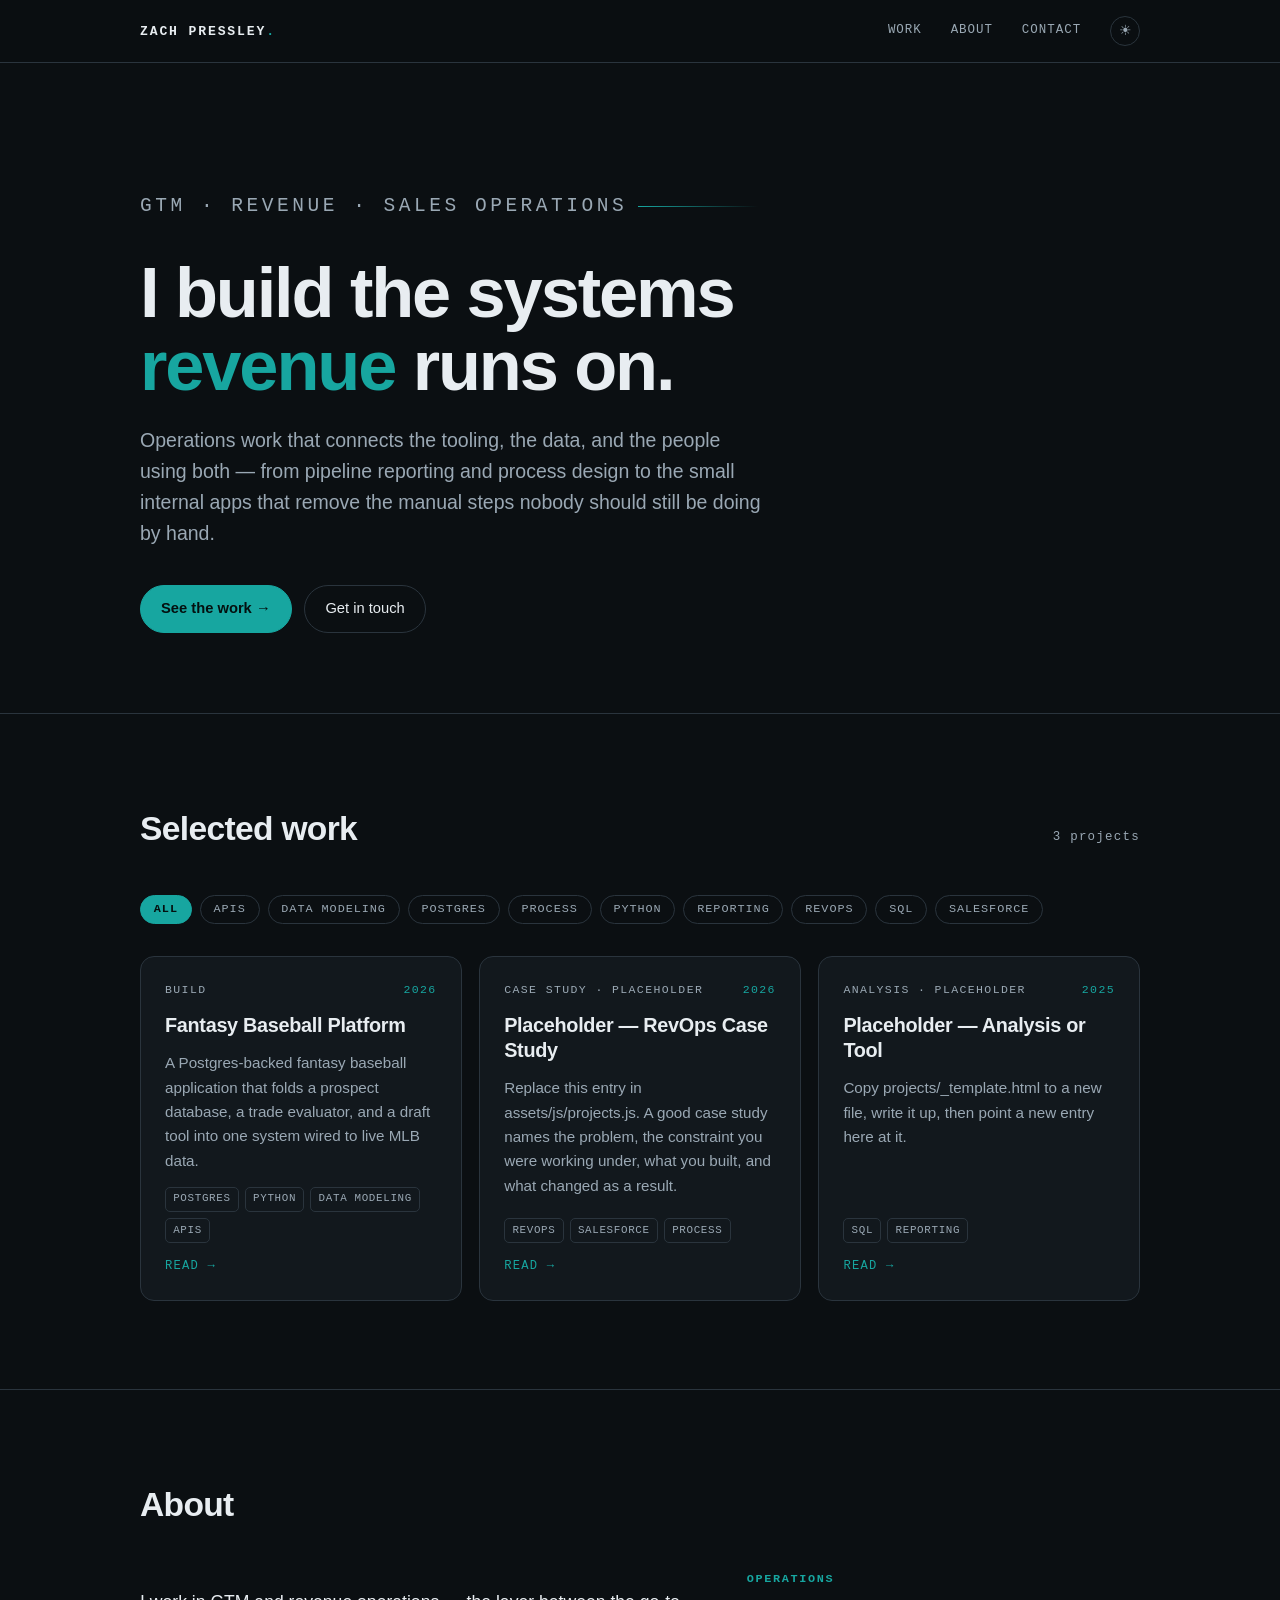
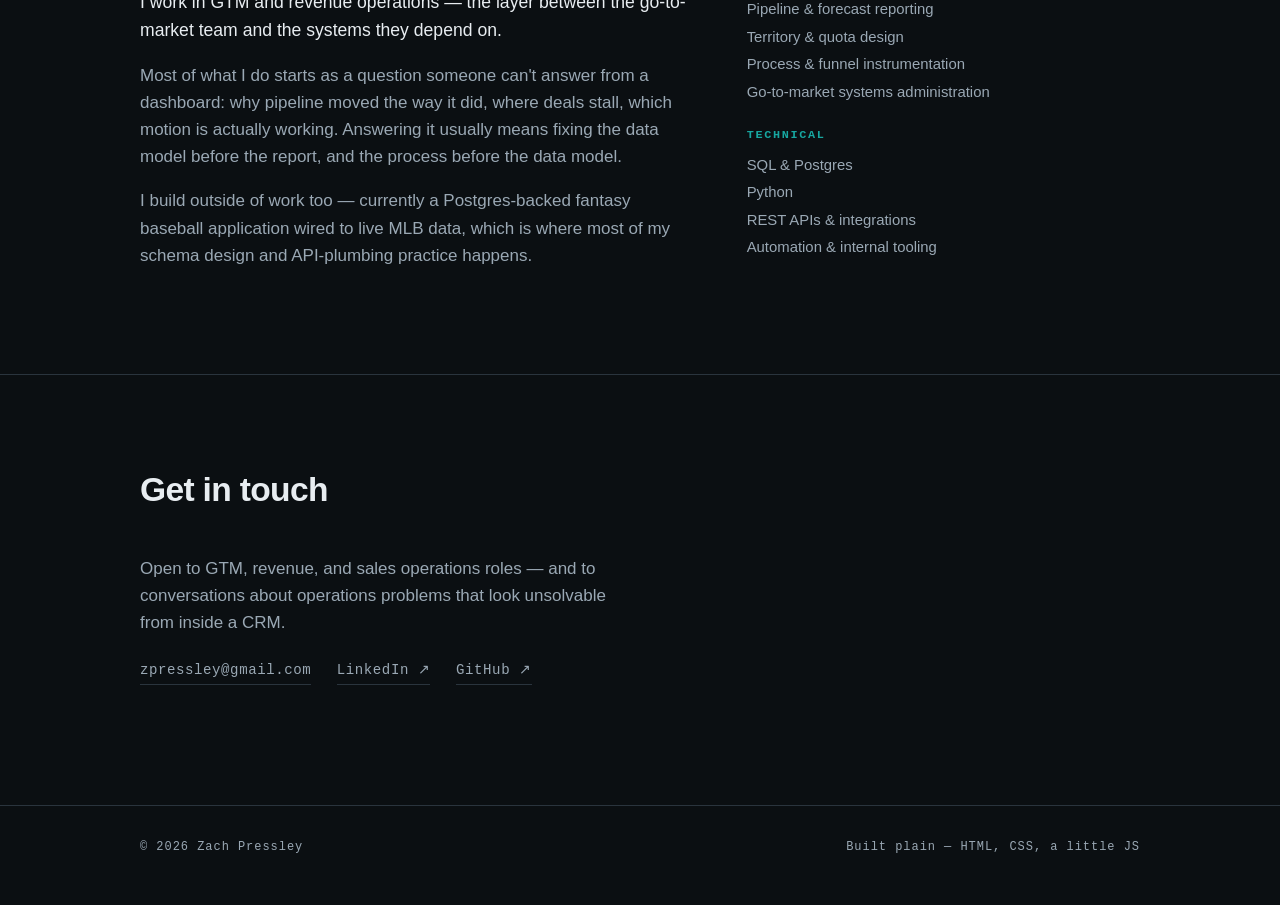
==== index.html @ a7e2d83e "Replace starter page with the portfolio site - Plain HTML/CSS/JS, no build step, no Jekyll (.nojekyl" ====
<!doctype html>
<html lang="en">
<head>
<meta charset="utf-8">
<meta name="viewport" content="width=device-width, initial-scale=1">
<title>Zach Pressley — GTM &amp; Revenue Operations</title>
<meta name="description" content="Portfolio of Zach Pressley — GTM, revenue, and sales operations work: systems, data, and the processes that connect them.">
<meta name="color-scheme" content="dark light">

<meta property="og:title" content="Zach Pressley — GTM &amp; Revenue Operations">
<meta property="og:description" content="Systems, data, and the processes that connect them.">
<meta property="og:type" content="website">

<link rel="stylesheet" href="assets/css/style.css">
<link rel="icon" href="data:image/svg+xml,<svg xmlns='http://www.w3.org/2000/svg' viewBox='0 0 100 100'><rect width='100' height='100' rx='20' fill='%230b0f12'/><text y='68' x='50' text-anchor='middle' font-size='58' font-family='monospace' fill='%2317a6a0'>Z</text></svg>">
</head>
<body>

<nav class="nav">
  <div class="wrap nav__inner">
    <a class="nav__mark" href="index.html">Zach Pressley<span>.</span></a>
    <div class="nav__links">
      <a href="#work">Work</a>
      <a href="#about">About</a>
      <a href="#contact">Contact</a>
      <button class="theme-toggle" type="button" aria-label="Switch theme">☀</button>
    </div>
  </div>
</nav>

<header class="hero">
  <div class="wrap">
    <p class="eyebrow">GTM &middot; Revenue &middot; Sales Operations</p>
    <h1>I build the systems <em>revenue</em> runs on.</h1>
    <p>
      Operations work that connects the tooling, the data, and the people using both — from
      pipeline reporting and process design to the small internal apps that remove the manual
      steps nobody should still be doing by hand.
    </p>
    <div class="cta-row">
      <a class="btn btn--primary" href="#work">See the work →</a>
      <a class="btn" href="#contact">Get in touch</a>
    </div>
  </div>
</header>

<section class="section" id="work">
  <div class="wrap">
    <div class="section__head">
      <h2>Selected work</h2>
      <span class="count" id="project-count"></span>
    </div>
    <div class="filters" id="filters"></div>
    <div class="grid" id="project-grid"></div>
  </div>
</section>

<section class="section" id="about">
  <div class="wrap">
    <div class="section__head"><h2>About</h2></div>
    <div class="about">
      <div>
        <p>
          I work in GTM and revenue operations — the layer between the go-to-market team and
          the systems they depend on.
        </p>
        <p>
          Most of what I do starts as a question someone can't answer from a dashboard: why
          pipeline moved the way it did, where deals stall, which motion is actually working.
          Answering it usually means fixing the data model before the report, and the process
          before the data model.
        </p>
        <p>
          I build outside of work too — currently a Postgres-backed fantasy baseball
          application wired to live MLB data, which is where most of my schema design and
          API-plumbing practice happens.
        </p>
      </div>
      <div class="stack-list">
        <div>
          <h4>Operations</h4>
          <ul>
            <li>Pipeline &amp; forecast reporting</li>
            <li>Territory &amp; quota design</li>
            <li>Process &amp; funnel instrumentation</li>
            <li>Go-to-market systems administration</li>
          </ul>
        </div>
        <div>
          <h4>Technical</h4>
          <ul>
            <li>SQL &amp; Postgres</li>
            <li>Python</li>
            <li>REST APIs &amp; integrations</li>
            <li>Automation &amp; internal tooling</li>
          </ul>
        </div>
      </div>
    </div>
  </div>
</section>

<section class="section" id="contact">
  <div class="wrap">
    <div class="section__head"><h2>Get in touch</h2></div>
    <p style="max-width:52ch;color:var(--text-dim);margin:0">
      Open to GTM, revenue, and sales operations roles — and to conversations about
      operations problems that look unsolvable from inside a CRM.
    </p>
    <div class="contact-row">
      <a href="mailto:zpressley@gmail.com">zpressley@gmail.com</a>
      <a href="https://www.linkedin.com/in/zpressley" target="_blank" rel="noopener">LinkedIn ↗</a>
      <a href="https://github.com/zpressley" target="_blank" rel="noopener">GitHub ↗</a>
    </div>
  </div>
</section>

<footer class="footer">
  <div class="wrap footer__inner">
    <span>© <span id="year">2026</span> Zach Pressley</span>
    <span>Built plain — HTML, CSS, a little JS</span>
  </div>
</footer>

<script src="assets/js/projects.js"></script>
<script src="assets/js/main.js"></script>
</body>
</html>
---- assets/css/style.css ----
/* ============================================================
   Zach Pressley — portfolio
   Single stylesheet. No build step. Edit freely.
   ============================================================ */

:root {
  --ink:        #0b0f12;
  --ink-2:      #12181d;
  --ink-3:      #1b232a;
  --line:       #2a343d;
  --text:       #e8edf1;
  --text-dim:   #9aa8b4;
  --accent:     #17a6a0;
  --accent-2:   #6ee7de;
  --max:        1080px;
  --pad:        clamp(1.25rem, 4vw, 2.5rem);
  --radius:     14px;
  --mono: ui-monospace, "SF Mono", "JetBrains Mono", Menlo, Consolas, monospace;
  --sans: -apple-system, BlinkMacSystemFont, "Segoe UI", Inter, Roboto, Helvetica, Arial, sans-serif;
}

[data-theme="light"] {
  --ink:      #f7f8f9;
  --ink-2:    #ffffff;
  --ink-3:    #eef1f3;
  --line:     #d9dfe4;
  --text:     #0d1418;
  --text-dim: #5a6873;
  --accent:   #0f7c78;
  --accent-2: #0b5c59;
}

* { box-sizing: border-box; }

html { scroll-behavior: smooth; }

body {
  margin: 0;
  background: var(--ink);
  color: var(--text);
  font-family: var(--sans);
  font-size: 17px;
  line-height: 1.6;
  -webkit-font-smoothing: antialiased;
}

a { color: inherit; }

img { max-width: 100%; display: block; }

.wrap {
  max-width: var(--max);
  margin: 0 auto;
  padding: 0 var(--pad);
}

/* ---------- nav ---------- */

.nav {
  position: sticky;
  top: 0;
  z-index: 50;
  background: color-mix(in srgb, var(--ink) 88%, transparent);
  backdrop-filter: blur(10px);
  border-bottom: 1px solid var(--line);
}

.nav__inner {
  display: flex;
  align-items: center;
  justify-content: space-between;
  gap: 1rem;
  height: 62px;
}

.nav__mark {
  font-family: var(--mono);
  font-size: .82rem;
  letter-spacing: .14em;
  text-transform: uppercase;
  text-decoration: none;
  font-weight: 600;
}

.nav__mark span { color: var(--accent); }

.nav__links {
  display: flex;
  align-items: center;
  gap: clamp(.9rem, 3vw, 1.8rem);
  font-family: var(--mono);
  font-size: .78rem;
  letter-spacing: .08em;
  text-transform: uppercase;
}

.nav__links a {
  text-decoration: none;
  color: var(--text-dim);
  transition: color .15s ease;
}

.nav__links a:hover { color: var(--text); }

.theme-toggle {
  background: none;
  border: 1px solid var(--line);
  color: var(--text-dim);
  border-radius: 999px;
  width: 30px;
  height: 30px;
  cursor: pointer;
  font-size: .85rem;
  line-height: 1;
  display: grid;
  place-items: center;
  transition: border-color .15s ease, color .15s ease;
}

.theme-toggle:hover { color: var(--text); border-color: var(--accent); }

/* ---------- hero ---------- */

.hero { padding: clamp(4rem, 12vw, 8rem) 0 clamp(3rem, 8vw, 5rem); }

.eyebrow {
  font-family: var(--mono);
  font-size: .78rem;
  letter-spacing: .18em;
  text-transform: uppercase;
  color: var(--accent);
  margin: 0 0 1.25rem;
  display: flex;
  align-items: center;
  gap: .7rem;
}

.eyebrow::after {
  content: "";
  height: 1px;
  flex: 1;
  max-width: 120px;
  background: linear-gradient(90deg, var(--accent), transparent);
}

.hero h1 {
  font-size: clamp(2.4rem, 7vw, 4.4rem);
  line-height: 1.03;
  letter-spacing: -.03em;
  margin: 0 0 1.4rem;
  font-weight: 700;
  max-width: 16ch;
}

.hero h1 em { font-style: normal; color: var(--accent); }

.hero p {
  font-size: clamp(1.02rem, 2.2vw, 1.22rem);
  color: var(--text-dim);
  max-width: 58ch;
  margin: 0 0 2.2rem;
}

.cta-row { display: flex; flex-wrap: wrap; gap: .8rem; }

.btn {
  display: inline-flex;
  align-items: center;
  gap: .5rem;
  padding: .72rem 1.25rem;
  border-radius: 999px;
  border: 1px solid var(--line);
  text-decoration: none;
  font-size: .92rem;
  font-weight: 500;
  transition: all .16s ease;
}

.btn--primary {
  background: var(--accent);
  border-color: var(--accent);
  color: #04100f;
  font-weight: 600;
}

.btn--primary:hover { background: var(--accent-2); border-color: var(--accent-2); }

.btn:hover { border-color: var(--accent); color: var(--text); }

.btn--primary:hover { color: #04100f; }

/* ---------- sections ---------- */

section { scroll-margin-top: 80px; }

.section {
  padding: clamp(3rem, 8vw, 5.5rem) 0;
  border-top: 1px solid var(--line);
}

.section__head {
  display: flex;
  align-items: baseline;
  justify-content: space-between;
  gap: 1rem;
  flex-wrap: wrap;
  margin-bottom: 2.4rem;
}

.section__head h2 {
  font-size: clamp(1.5rem, 3.6vw, 2.1rem);
  letter-spacing: -.02em;
  margin: 0;
}

.section__head .count {
  font-family: var(--mono);
  font-size: .78rem;
  color: var(--text-dim);
  letter-spacing: .1em;
}

/* ---------- filters ---------- */

.filters {
  display: flex;
  flex-wrap: wrap;
  gap: .5rem;
  margin-bottom: 2rem;
}

.chip {
  font-family: var(--mono);
  font-size: .74rem;
  letter-spacing: .08em;
  text-transform: uppercase;
  padding: .42rem .8rem;
  border-radius: 999px;
  border: 1px solid var(--line);
  background: transparent;
  color: var(--text-dim);
  cursor: pointer;
  transition: all .15s ease;
}

.chip:hover { color: var(--text); border-color: var(--accent); }

.chip[aria-pressed="true"] {
  background: var(--accent);
  border-color: var(--accent);
  color: #04100f;
  font-weight: 600;
}

/* ---------- project grid ---------- */

.grid {
  display: grid;
  grid-template-columns: repeat(auto-fill, minmax(300px, 1fr));
  gap: 1.1rem;
}

.card {
  position: relative;
  display: flex;
  flex-direction: column;
  gap: .85rem;
  padding: 1.5rem;
  background: var(--ink-2);
  border: 1px solid var(--line);
  border-radius: var(--radius);
  text-decoration: none;
  overflow: hidden;
  transition: transform .18s ease, border-color .18s ease;
}

.card::before {
  content: "";
  position: absolute;
  inset: 0 0 auto 0;
  height: 2px;
  background: linear-gradient(90deg, var(--accent), transparent);
  opacity: 0;
  transition: opacity .18s ease;
}

.card:hover { transform: translateY(-3px); border-color: var(--accent); }
.card:hover::before { opacity: 1; }

.card__meta {
  font-family: var(--mono);
  font-size: .72rem;
  letter-spacing: .12em;
  text-transform: uppercase;
  color: var(--text-dim);
  display: flex;
  justify-content: space-between;
  gap: 1rem;
}

.card__meta .year { color: var(--accent); }

.card h3 {
  margin: 0;
  font-size: 1.24rem;
  letter-spacing: -.015em;
  line-height: 1.25;
}

.card p {
  margin: 0;
  color: var(--text-dim);
  font-size: .95rem;
  flex: 1;
}

.tags { display: flex; flex-wrap: wrap; gap: .38rem; }

.tag {
  font-family: var(--mono);
  font-size: .68rem;
  letter-spacing: .06em;
  text-transform: uppercase;
  color: var(--text-dim);
  border: 1px solid var(--line);
  border-radius: 5px;
  padding: .18rem .45rem;
}

.card__go {
  font-family: var(--mono);
  font-size: .76rem;
  letter-spacing: .1em;
  text-transform: uppercase;
  color: var(--accent);
}

.empty {
  color: var(--text-dim);
  font-family: var(--mono);
  font-size: .85rem;
  padding: 2rem 0;
}

/* ---------- about ---------- */

.about {
  display: grid;
  grid-template-columns: 1.4fr 1fr;
  gap: clamp(1.5rem, 5vw, 3.5rem);
  align-items: start;
}

@media (max-width: 760px) { .about { grid-template-columns: 1fr; } }

.about p { color: var(--text-dim); }
.about p:first-child { color: var(--text); font-size: 1.1rem; }

.stack-list { display: grid; gap: 1.2rem; }

.stack-list h4 {
  font-family: var(--mono);
  font-size: .74rem;
  letter-spacing: .14em;
  text-transform: uppercase;
  color: var(--accent);
  margin: 0 0 .45rem;
}

.stack-list ul {
  margin: 0;
  padding: 0;
  list-style: none;
  color: var(--text-dim);
  font-size: .93rem;
  line-height: 1.85;
}

/* ---------- contact ---------- */

.contact-row {
  display: flex;
  flex-wrap: wrap;
  gap: 1.6rem;
  margin-top: 1.4rem;
}

.contact-row a {
  font-family: var(--mono);
  font-size: .88rem;
  letter-spacing: .04em;
  text-decoration: none;
  color: var(--text-dim);
  border-bottom: 1px solid var(--line);
  padding-bottom: 2px;
  transition: color .15s ease, border-color .15s ease;
}

.contact-row a:hover { color: var(--accent); border-color: var(--accent); }

/* ---------- footer ---------- */

.footer {
  border-top: 1px solid var(--line);
  padding: 2rem 0 3rem;
  margin-top: 2rem;
  font-family: var(--mono);
  font-size: .75rem;
  letter-spacing: .08em;
  color: var(--text-dim);
}

.footer__inner {
  display: flex;
  justify-content: space-between;
  align-items: center;
  flex-wrap: wrap;
  gap: .6rem;
}

.footer a { text-decoration: none; }
.footer a:hover { color: var(--accent); }

/* ---------- case study pages ---------- */

.case { padding: clamp(3rem, 9vw, 6rem) 0 2rem; }

.back {
  font-family: var(--mono);
  font-size: .78rem;
  letter-spacing: .1em;
  text-transform: uppercase;
  text-decoration: none;
  color: var(--text-dim);
  display: inline-block;
  margin-bottom: 2rem;
}

.back:hover { color: var(--accent); }

.case h1 {
  font-size: clamp(2rem, 5.5vw, 3.2rem);
  line-height: 1.08;
  letter-spacing: -.025em;
  margin: 0 0 1rem;
  max-width: 20ch;
}

.case__lede {
  font-size: 1.15rem;
  color: var(--text-dim);
  max-width: 62ch;
  margin: 0 0 2rem;
}

.facts {
  display: grid;
  grid-template-columns: repeat(auto-fit, minmax(150px, 1fr));
  gap: 1.2rem;
  padding: 1.4rem 0;
  border-top: 1px solid var(--line);
  border-bottom: 1px solid var(--line);
  margin-bottom: 2.8rem;
}

.fact dt {
  font-family: var(--mono);
  font-size: .7rem;
  letter-spacing: .14em;
  text-transform: uppercase;
  color: var(--accent);
  margin-bottom: .35rem;
}

.fact dd { margin: 0; font-size: .95rem; }

.prose { max-width: 68ch; }

.prose h2 {
  font-size: 1.35rem;
  letter-spacing: -.015em;
  margin: 2.6rem 0 .8rem;
}

.prose h3 {
  font-size: 1.05rem;
  margin: 1.8rem 0 .5rem;
}

.prose p, .prose li { color: var(--text-dim); }

.prose ul { padding-left: 1.15rem; }

.prose li { margin-bottom: .4rem; }

.prose code {
  font-family: var(--mono);
  font-size: .87em;
  background: var(--ink-3);
  border: 1px solid var(--line);
  border-radius: 5px;
  padding: .1em .38em;
  color: var(--accent-2);
}

.prose pre {
  background: var(--ink-2);
  border: 1px solid var(--line);
  border-radius: var(--radius);
  padding: 1rem 1.1rem;
  overflow-x: auto;
}

.prose pre code { background: none; border: none; padding: 0; color: var(--text); }

.prose blockquote {
  margin: 1.6rem 0;
  padding: .2rem 0 .2rem 1.1rem;
  border-left: 2px solid var(--accent);
  color: var(--text);
  font-size: 1.05rem;
}

.figure { margin: 2rem 0; }

.figure img { border: 1px solid var(--line); border-radius: var(--radius); }

.figure figcaption {
  font-family: var(--mono);
  font-size: .74rem;
  color: var(--text-dim);
  margin-top: .6rem;
  letter-spacing: .04em;
}

@media (prefers-reduced-motion: reduce) {
  * { transition: none !important; animation: none !important; }
  html { scroll-behavior: auto; }
}
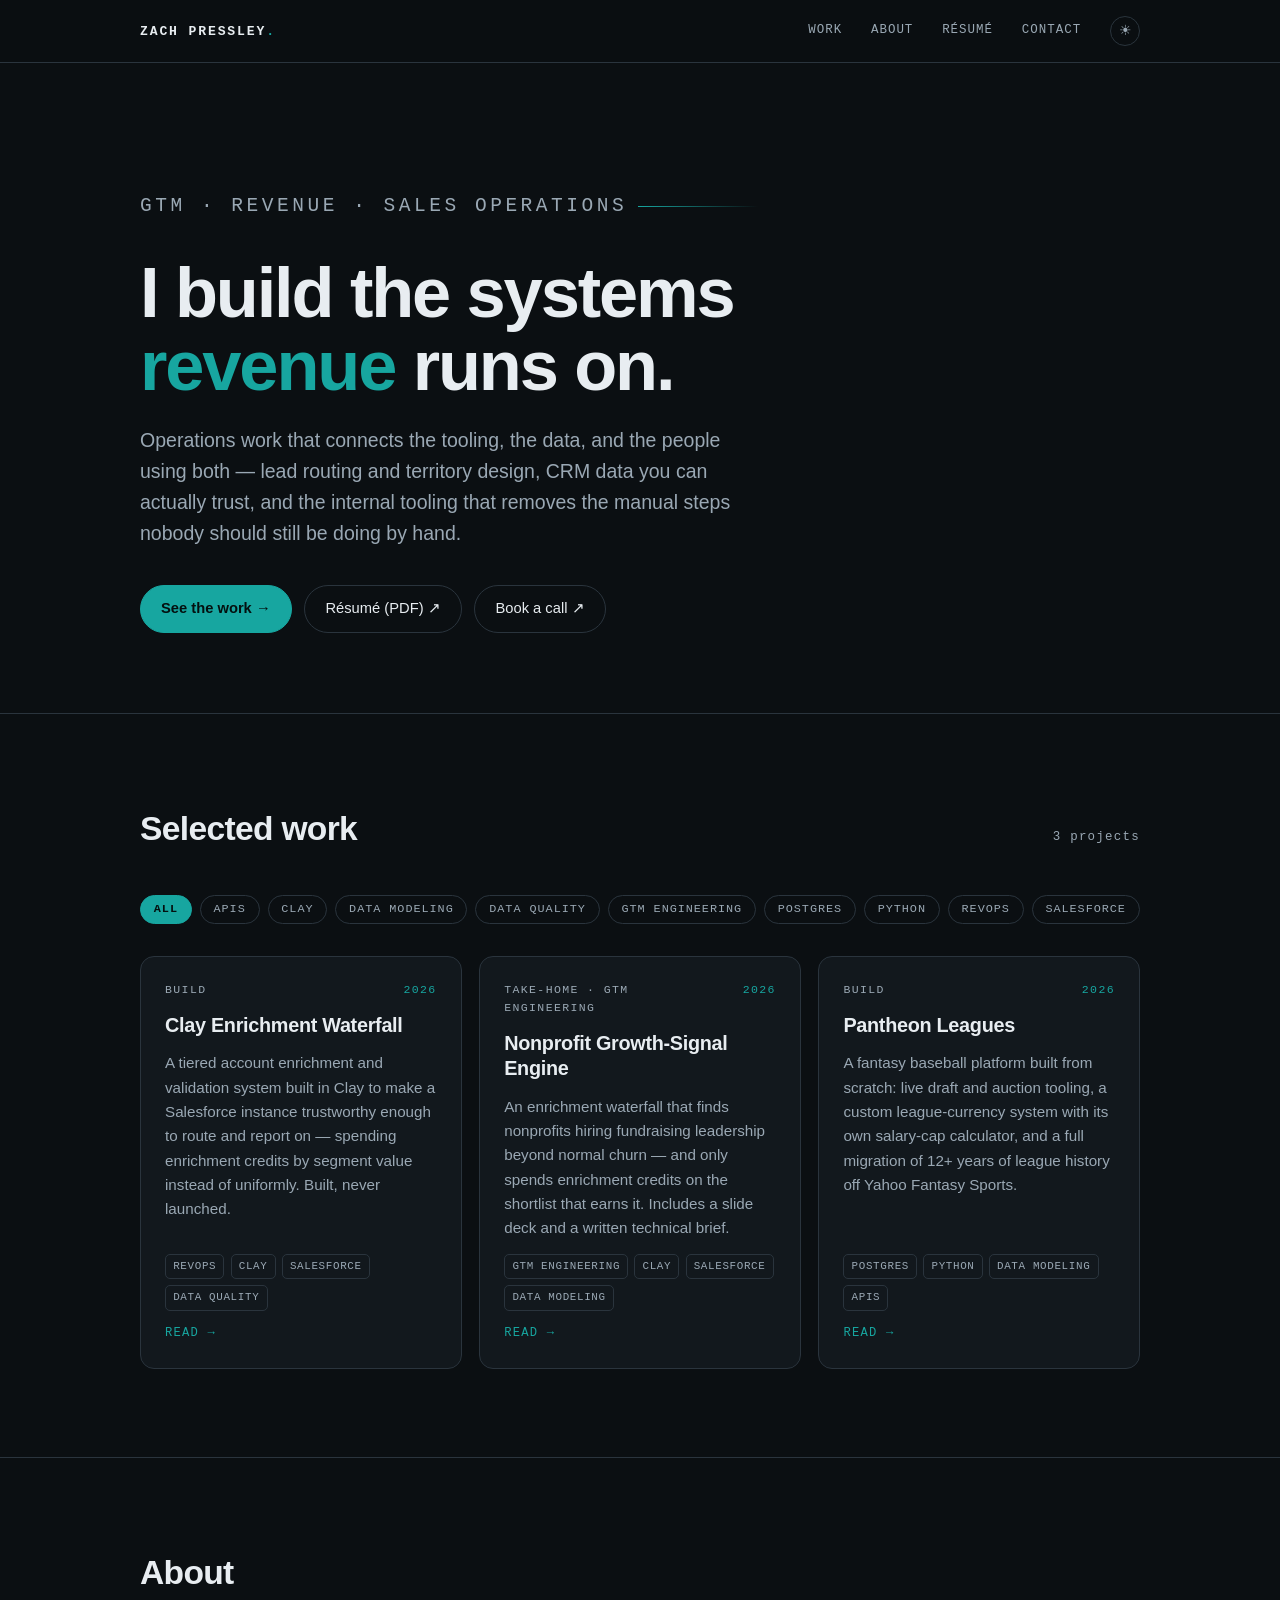
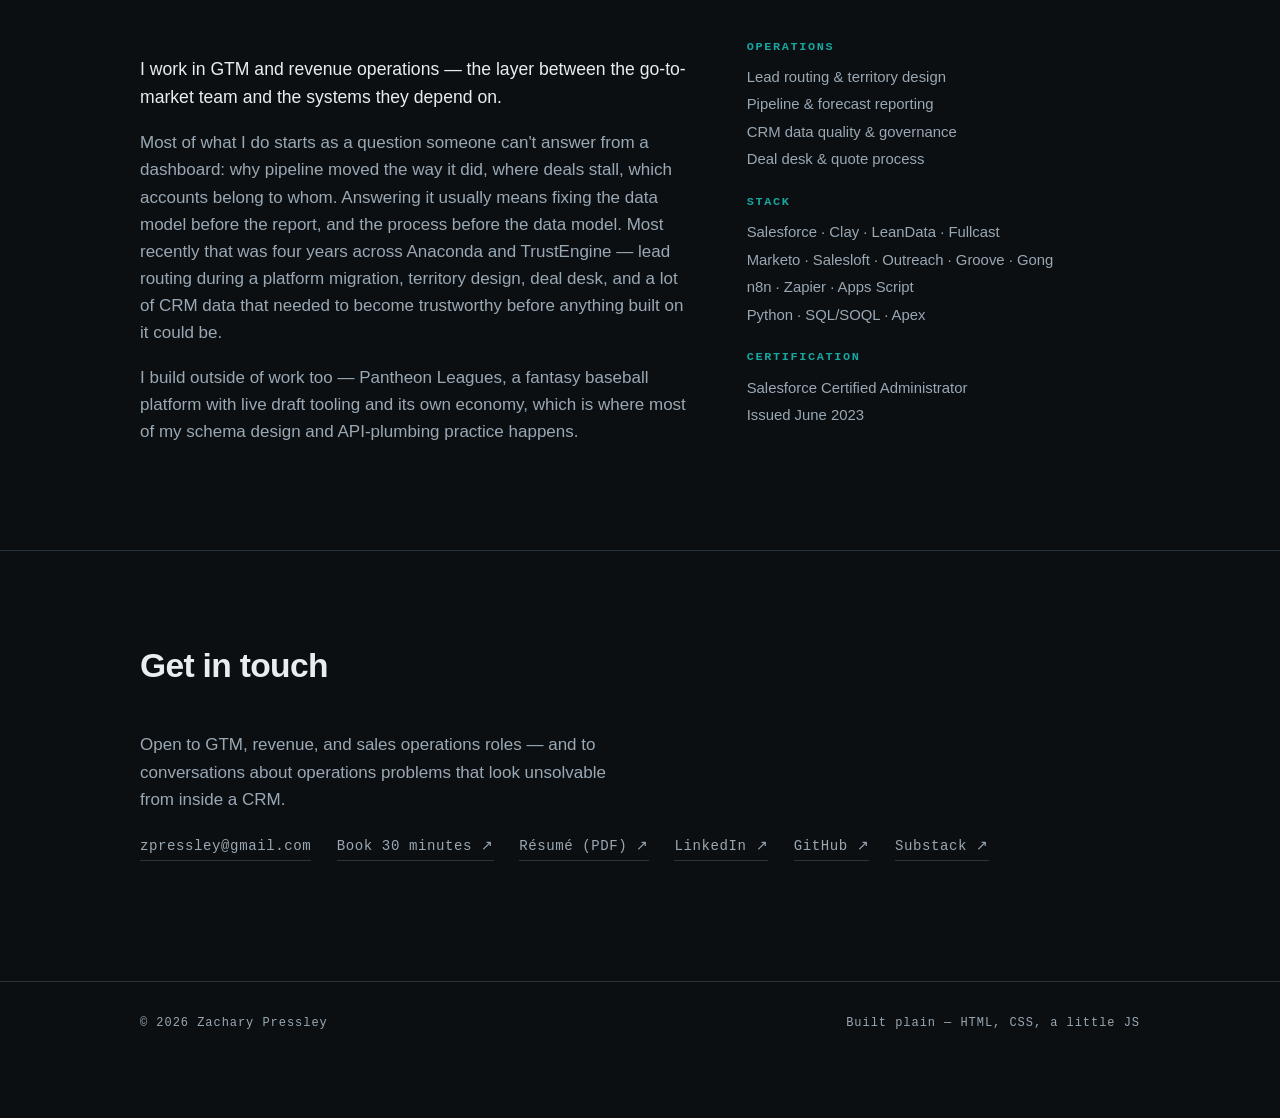
==== commit 9f018dd6: "Add resume, booking link, stack, og:image; static project cards" ====
--- a/index.html
+++ b/index.html
@@ -3,13 +3,24 @@
 <head>
 <meta charset="utf-8">
 <meta name="viewport" content="width=device-width, initial-scale=1">
-<title>Zach Pressley — GTM &amp; Revenue Operations</title>
-<meta name="description" content="Portfolio of Zach Pressley — GTM, revenue, and sales operations work: systems, data, and the processes that connect them.">
+<title>Zachary Pressley — GTM &amp; Revenue Operations</title>
+<meta name="description" content="Portfolio of Zachary Pressley — GTM, revenue, and sales operations: lead routing, territory design, CRM data quality, and the internal tooling that removes the manual steps.">
 <meta name="color-scheme" content="dark light">
-
-<meta property="og:title" content="Zach Pressley — GTM &amp; Revenue Operations">
-<meta property="og:description" content="Systems, data, and the processes that connect them.">
+<link rel="canonical" href="https://zpressley.github.io/">
+
 <meta property="og:type" content="website">
+<meta property="og:site_name" content="Zachary Pressley">
+<meta property="og:url" content="https://zpressley.github.io/">
+<meta property="og:title" content="Zachary Pressley — GTM &amp; Revenue Operations">
+<meta property="og:description" content="I build the systems revenue runs on. Lead routing, territory design, CRM data quality, and the internal tooling that removes the manual steps.">
+<meta property="og:image" content="https://zpressley.github.io/assets/img/og-image.png">
+<meta property="og:image:width" content="1200">
+<meta property="og:image:height" content="630">
+<meta property="og:image:alt" content="Zachary Pressley — I build the systems revenue runs on.">
+<meta name="twitter:card" content="summary_large_image">
+<meta name="twitter:title" content="Zachary Pressley — GTM &amp; Revenue Operations">
+<meta name="twitter:description" content="I build the systems revenue runs on.">
+<meta name="twitter:image" content="https://zpressley.github.io/assets/img/og-image.png">
 
 <link rel="stylesheet" href="assets/css/style.css">
 <link rel="icon" href="data:image/svg+xml,<svg xmlns='http://www.w3.org/2000/svg' viewBox='0 0 100 100'><rect width='100' height='100' rx='20' fill='%230b0f12'/><text y='68' x='50' text-anchor='middle' font-size='58' font-family='monospace' fill='%2317a6a0'>Z</text></svg>">
@@ -22,6 +33,7 @@
     <div class="nav__links">
       <a href="#work">Work</a>
       <a href="#about">About</a>
+      <a href="assets/files/zach-pressley-resume.pdf" target="_blank" rel="noopener">Résumé</a>
       <a href="#contact">Contact</a>
       <button class="theme-toggle" type="button" aria-label="Switch theme">☀</button>
     </div>
@@ -33,13 +45,14 @@
     <p class="eyebrow">GTM &middot; Revenue &middot; Sales Operations</p>
     <h1>I build the systems <em>revenue</em> runs on.</h1>
     <p>
-      Operations work that connects the tooling, the data, and the people using both — from
-      pipeline reporting and process design to the small internal apps that remove the manual
-      steps nobody should still be doing by hand.
+      Operations work that connects the tooling, the data, and the people using both — lead
+      routing and territory design, CRM data you can actually trust, and the internal tooling
+      that removes the manual steps nobody should still be doing by hand.
     </p>
     <div class="cta-row">
       <a class="btn btn--primary" href="#work">See the work →</a>
-      <a class="btn" href="#contact">Get in touch</a>
+      <a class="btn" href="assets/files/zach-pressley-resume.pdf" target="_blank" rel="noopener">Résumé (PDF) ↗</a>
+      <a class="btn" href="https://calendly.com/zpressley/30min" target="_blank" rel="noopener">Book a call ↗</a>
     </div>
   </div>
 </header>
@@ -51,7 +64,54 @@
       <span class="count" id="project-count"></span>
     </div>
     <div class="filters" id="filters"></div>
-    <div class="grid" id="project-grid"></div>
+
+    <!-- Project cards are plain HTML on purpose, so search engines and link
+         previews can read them. To add a project, copy one block. -->
+    <div class="grid" id="project-grid">
+
+      <a class="card" href="projects/clay-enrichment-waterfall.html">
+        <div class="card__meta"><span>Build</span><span class="year">2026</span></div>
+        <h3>Clay Enrichment Waterfall</h3>
+        <p>
+          A tiered account enrichment and validation system built in Clay to make a Salesforce
+          instance trustworthy enough to route and report on — spending enrichment credits by
+          segment value instead of uniformly. Built, never launched.
+        </p>
+        <div class="tags">
+          <span class="tag">RevOps</span><span class="tag">Clay</span><span class="tag">Salesforce</span><span class="tag">Data Quality</span>
+        </div>
+        <div class="card__go">Read →</div>
+      </a>
+
+      <a class="card" href="projects/signal-engine.html">
+        <div class="card__meta"><span>Take-home &middot; GTM Engineering</span><span class="year">2026</span></div>
+        <h3>Nonprofit Growth-Signal Engine</h3>
+        <p>
+          An enrichment waterfall that finds nonprofits hiring fundraising leadership beyond
+          normal churn — and only spends enrichment credits on the shortlist that earns it.
+          Includes a slide deck and a written technical brief.
+        </p>
+        <div class="tags">
+          <span class="tag">GTM Engineering</span><span class="tag">Clay</span><span class="tag">Salesforce</span><span class="tag">Data Modeling</span>
+        </div>
+        <div class="card__go">Read →</div>
+      </a>
+
+      <a class="card" href="projects/pantheon-leagues.html">
+        <div class="card__meta"><span>Build</span><span class="year">2026</span></div>
+        <h3>Pantheon Leagues</h3>
+        <p>
+          A fantasy baseball platform built from scratch: live draft and auction tooling, a custom
+          league-currency system with its own salary-cap calculator, and a full migration of 12+
+          years of league history off Yahoo Fantasy Sports.
+        </p>
+        <div class="tags">
+          <span class="tag">Postgres</span><span class="tag">Python</span><span class="tag">Data Modeling</span><span class="tag">APIs</span>
+        </div>
+        <div class="card__go">Read →</div>
+      </a>
+
+    </div>
   </div>
 </section>
 
@@ -61,18 +121,21 @@
     <div class="about">
       <div>
         <p>
-          I work in GTM and revenue operations — the layer between the go-to-market team and
-          the systems they depend on.
+          I work in GTM and revenue operations — the layer between the go-to-market team and the
+          systems they depend on.
         </p>
         <p>
           Most of what I do starts as a question someone can't answer from a dashboard: why
-          pipeline moved the way it did, where deals stall, which motion is actually working.
+          pipeline moved the way it did, where deals stall, which accounts belong to whom.
           Answering it usually means fixing the data model before the report, and the process
-          before the data model.
-        </p>
-        <p>
-          I build outside of work too — currently a Postgres-backed fantasy baseball
-          application wired to live MLB data, which is where most of my schema design and
+          before the data model. Most recently that was four years across Anaconda and
+          TrustEngine — lead routing during a platform migration, territory design, deal desk,
+          and a lot of CRM data that needed to become trustworthy before anything built on it
+          could be.
+        </p>
+        <p>
+          I build outside of work too — Pantheon Leagues, a fantasy baseball platform with live
+          draft tooling and its own economy, which is where most of my schema design and
           API-plumbing practice happens.
         </p>
       </div>
@@ -80,19 +143,28 @@
         <div>
           <h4>Operations</h4>
           <ul>
+            <li>Lead routing &amp; territory design</li>
             <li>Pipeline &amp; forecast reporting</li>
-            <li>Territory &amp; quota design</li>
-            <li>Process &amp; funnel instrumentation</li>
-            <li>Go-to-market systems administration</li>
+            <li>CRM data quality &amp; governance</li>
+            <li>Deal desk &amp; quote process</li>
           </ul>
         </div>
         <div>
-          <h4>Technical</h4>
+          <h4>Stack</h4>
           <ul>
-            <li>SQL &amp; Postgres</li>
-            <li>Python</li>
-            <li>REST APIs &amp; integrations</li>
-            <li>Automation &amp; internal tooling</li>
+            <li>Salesforce · Clay · LeanData · Fullcast</li>
+            <li>Marketo · Salesloft · Outreach · Groove · Gong</li>
+            <li>n8n · Zapier · Apps Script</li>
+            <li>Python · SQL/SOQL · Apex</li>
+          </ul>
+        </div>
+        <div>
+          <h4>Certification</h4>
+          <ul>
+            <!-- Verification link goes here once you send it:
+                 <li><a href="URL" target="_blank" rel="noopener">Salesforce Certified Administrator ↗</a></li> -->
+            <li>Salesforce Certified Administrator</li>
+            <li>Issued June 2023</li>
           </ul>
         </div>
       </div>
@@ -104,25 +176,27 @@
   <div class="wrap">
     <div class="section__head"><h2>Get in touch</h2></div>
     <p style="max-width:52ch;color:var(--text-dim);margin:0">
-      Open to GTM, revenue, and sales operations roles — and to conversations about
-      operations problems that look unsolvable from inside a CRM.
+      Open to GTM, revenue, and sales operations roles — and to conversations about operations
+      problems that look unsolvable from inside a CRM.
     </p>
     <div class="contact-row">
       <a href="mailto:zpressley@gmail.com">zpressley@gmail.com</a>
-      <a href="https://www.linkedin.com/in/zpressley" target="_blank" rel="noopener">LinkedIn ↗</a>
+      <a href="https://calendly.com/zpressley/30min" target="_blank" rel="noopener">Book 30 minutes ↗</a>
+      <a href="assets/files/zach-pressley-resume.pdf" target="_blank" rel="noopener">Résumé (PDF) ↗</a>
+      <a href="https://www.linkedin.com/in/zdpressley" target="_blank" rel="noopener">LinkedIn ↗</a>
       <a href="https://github.com/zpressley" target="_blank" rel="noopener">GitHub ↗</a>
+      <a href="https://zachpressley.substack.com" target="_blank" rel="noopener">Substack ↗</a>
     </div>
   </div>
 </section>
 
 <footer class="footer">
   <div class="wrap footer__inner">
-    <span>© <span id="year">2026</span> Zach Pressley</span>
+    <span>© <span id="year">2026</span> Zachary Pressley</span>
     <span>Built plain — HTML, CSS, a little JS</span>
   </div>
 </footer>
 
-<script src="assets/js/projects.js"></script>
 <script src="assets/js/main.js"></script>
 </body>
 </html>
--- a/assets/css/style.css
+++ b/assets/css/style.css
@@ -537,3 +537,120 @@
   * { transition: none !important; animation: none !important; }
   html { scroll-behavior: auto; }
 }
+
+/* ---------- deck embed + document links (case study pages) ---------- */
+
+.embed {
+  position: relative;
+  margin: 2rem 0 .9rem;
+  border: 1px solid var(--line);
+  border-radius: var(--radius);
+  overflow: hidden;
+  background: #0B0E13;
+  aspect-ratio: 16 / 10;
+}
+
+.embed iframe {
+  position: absolute;
+  inset: 0;
+  width: 100%;
+  height: 100%;
+  border: 0;
+}
+
+@media (max-width: 700px) {
+  .embed { display: none; }
+}
+
+.doclinks {
+  display: flex;
+  flex-wrap: wrap;
+  gap: .7rem;
+  margin: 1.1rem 0 2.6rem;
+}
+
+.embed-note {
+  font-family: var(--mono);
+  font-size: .74rem;
+  letter-spacing: .04em;
+  color: var(--text-dim);
+  margin: 0;
+}
+
+/* ---------- callout + tables (case study pages) ---------- */
+
+.callout {
+  border: 1px solid var(--line);
+  border-left: 3px solid var(--accent);
+  border-radius: var(--radius);
+  background: var(--ink-2);
+  padding: 1.15rem 1.3rem;
+  margin: 2rem 0;
+  max-width: 68ch;
+}
+
+.callout h4 {
+  font-family: var(--mono);
+  font-size: .72rem;
+  letter-spacing: .14em;
+  text-transform: uppercase;
+  color: var(--accent);
+  margin: 0 0 .5rem;
+}
+
+.callout p { margin: 0; color: var(--text-dim); font-size: .95rem; }
+.callout p + p { margin-top: .6rem; }
+
+.table-wrap {
+  overflow-x: auto;
+  margin: 1.6rem 0 2rem;
+  border: 1px solid var(--line);
+  border-radius: var(--radius);
+}
+
+table {
+  width: 100%;
+  border-collapse: collapse;
+  font-size: .92rem;
+  min-width: 520px;
+}
+
+thead th {
+  text-align: left;
+  font-family: var(--mono);
+  font-size: .7rem;
+  letter-spacing: .12em;
+  text-transform: uppercase;
+  color: var(--accent);
+  font-weight: 600;
+  padding: .85rem 1rem;
+  background: var(--ink-3);
+  white-space: nowrap;
+}
+
+tbody td {
+  padding: .8rem 1rem;
+  border-top: 1px solid var(--line);
+  color: var(--text-dim);
+  vertical-align: top;
+}
+
+tbody td:first-child {
+  color: var(--text);
+  font-weight: 600;
+  white-space: nowrap;
+}
+
+/* ---------- narrow screens: keep the nav on one line ---------- */
+
+@media (max-width: 560px) {
+  .nav__inner { height: 56px; }
+  .nav__mark { font-size: .72rem; letter-spacing: .1em; }
+  .nav__links { gap: .62rem; font-size: .68rem; letter-spacing: .05em; }
+  .theme-toggle { width: 26px; height: 26px; font-size: .75rem; }
+}
+
+@media (max-width: 380px) {
+  .nav__links { gap: .5rem; font-size: .64rem; }
+  .nav__mark { font-size: .66rem; }
+}
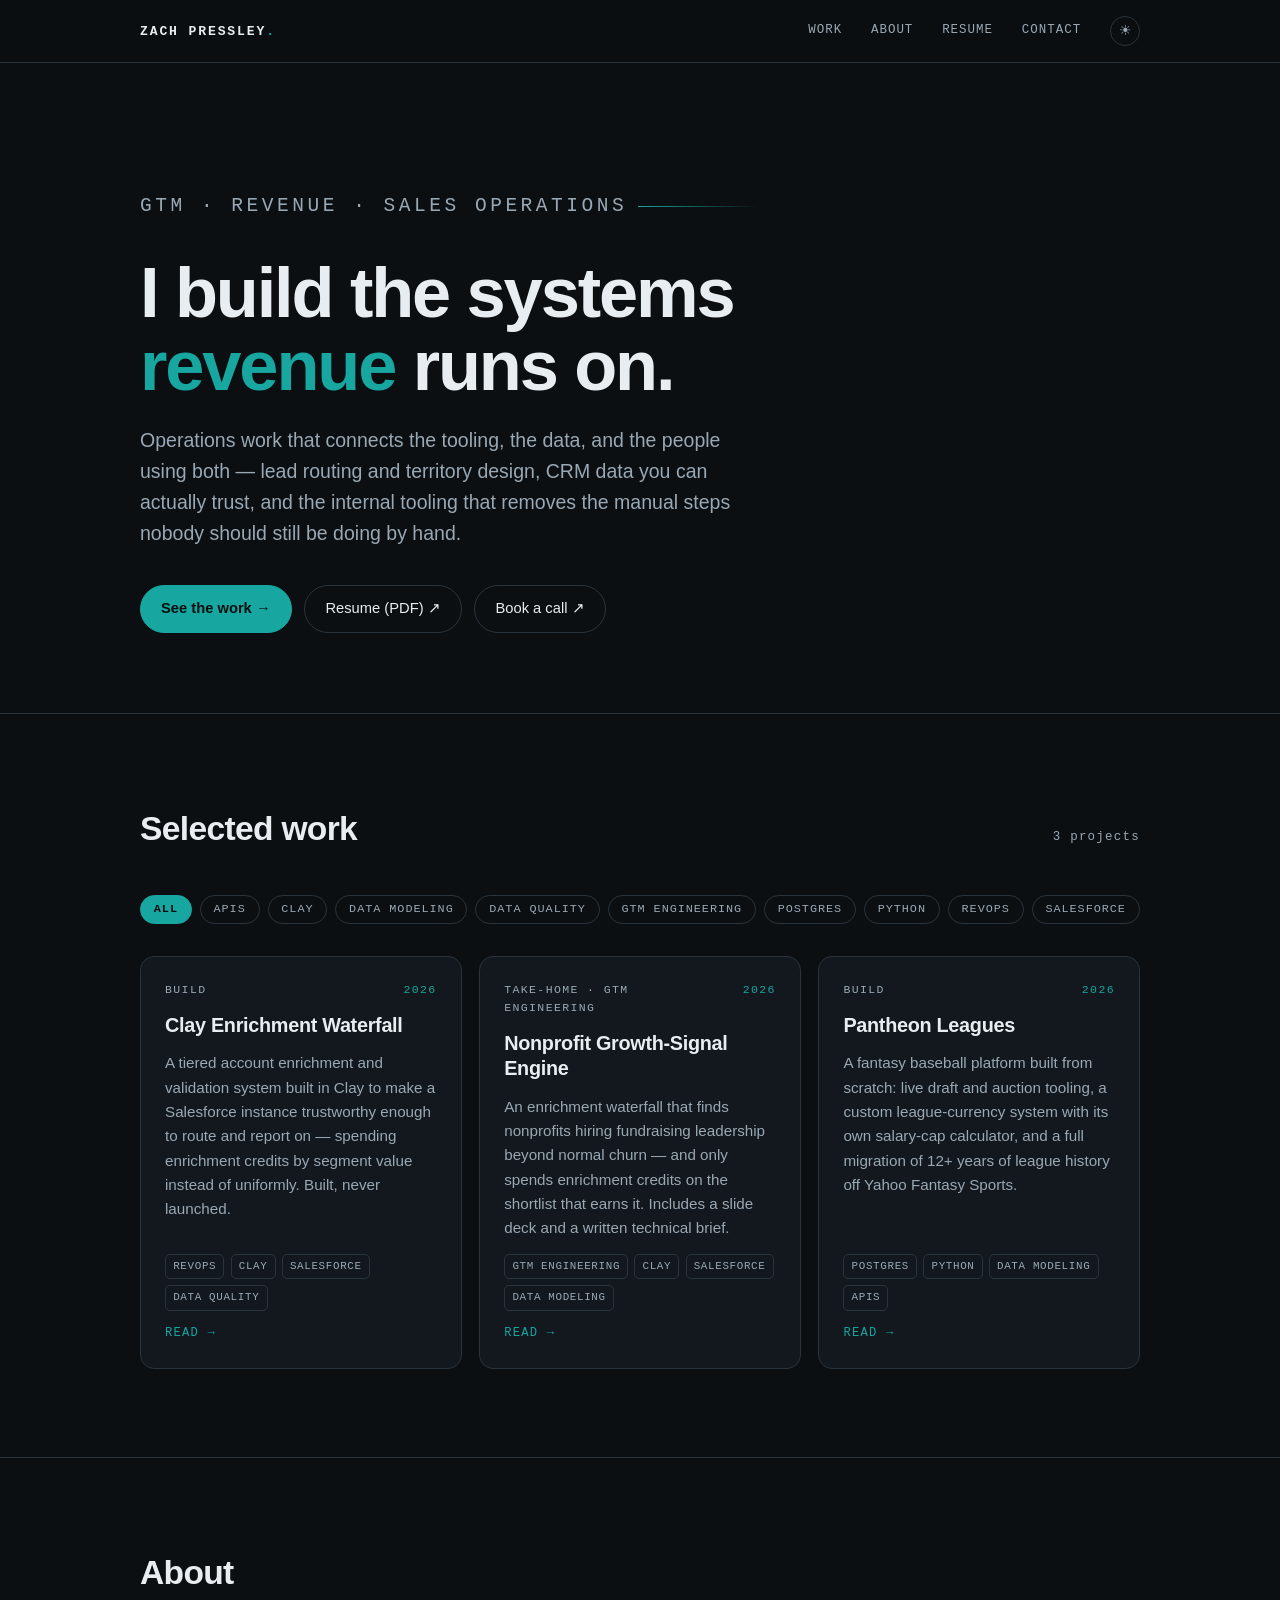
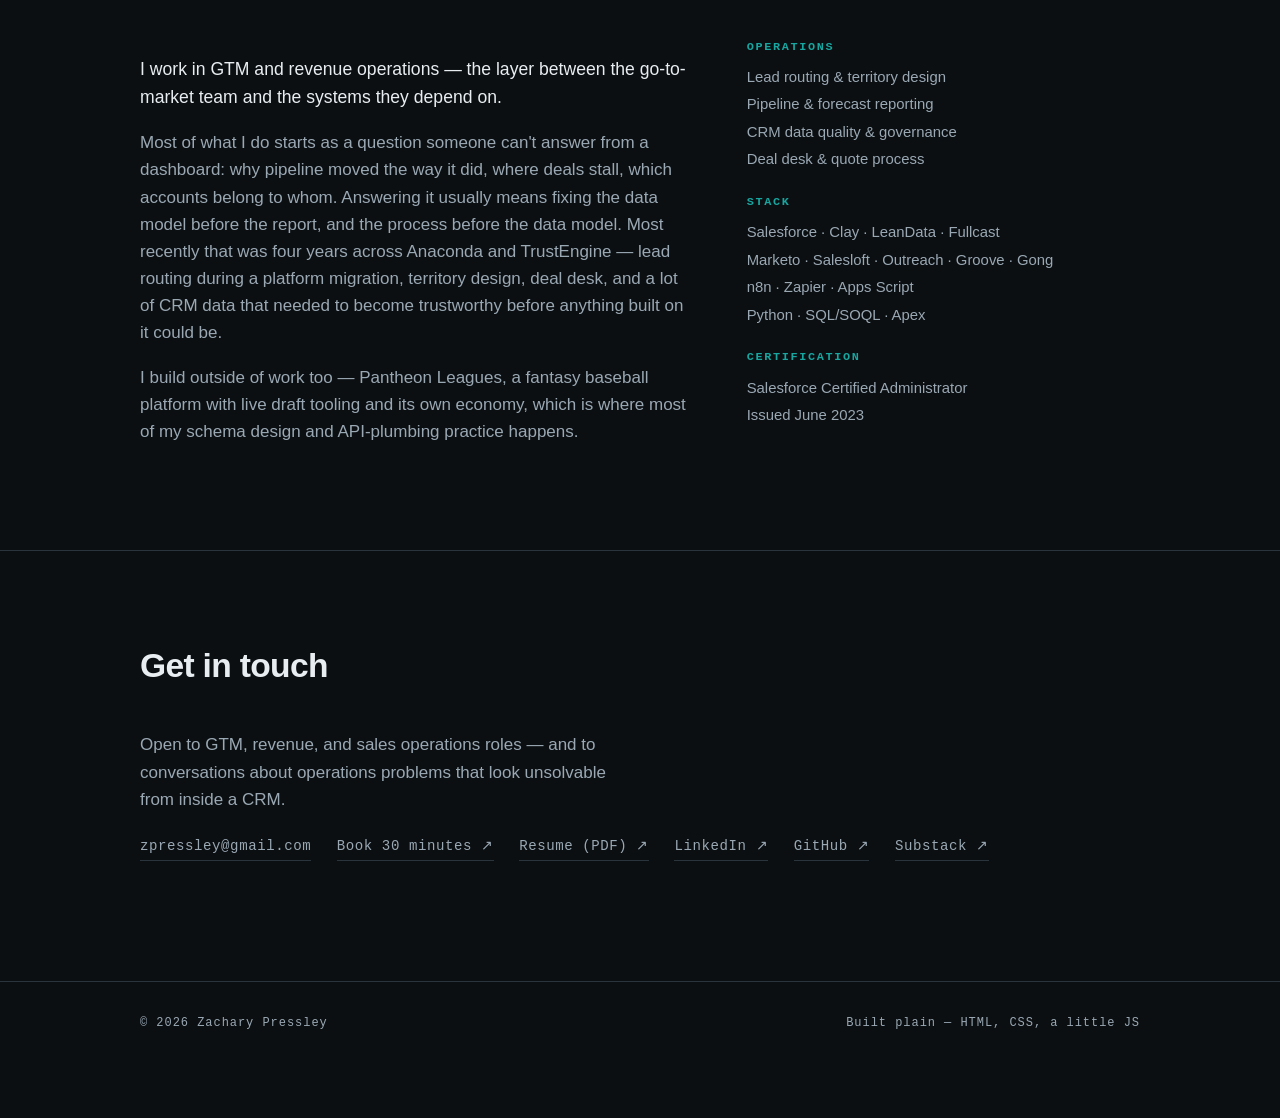
==== commit e3f1a0c2: "Add resume, booking link, stack, og:image; static project cards" ====
--- a/index.html
+++ b/index.html
@@ -33,7 +33,7 @@
     <div class="nav__links">
       <a href="#work">Work</a>
       <a href="#about">About</a>
-      <a href="assets/files/zach-pressley-resume.pdf" target="_blank" rel="noopener">Résumé</a>
+      <a href="assets/files/zach-pressley-resume.pdf" target="_blank" rel="noopener">Resume</a>
       <a href="#contact">Contact</a>
       <button class="theme-toggle" type="button" aria-label="Switch theme">☀</button>
     </div>
@@ -51,7 +51,7 @@
     </p>
     <div class="cta-row">
       <a class="btn btn--primary" href="#work">See the work →</a>
-      <a class="btn" href="assets/files/zach-pressley-resume.pdf" target="_blank" rel="noopener">Résumé (PDF) ↗</a>
+      <a class="btn" href="assets/files/zach-pressley-resume.pdf" target="_blank" rel="noopener">Resume (PDF) ↗</a>
       <a class="btn" href="https://calendly.com/zpressley/30min" target="_blank" rel="noopener">Book a call ↗</a>
     </div>
   </div>
@@ -182,7 +182,7 @@
     <div class="contact-row">
       <a href="mailto:zpressley@gmail.com">zpressley@gmail.com</a>
       <a href="https://calendly.com/zpressley/30min" target="_blank" rel="noopener">Book 30 minutes ↗</a>
-      <a href="assets/files/zach-pressley-resume.pdf" target="_blank" rel="noopener">Résumé (PDF) ↗</a>
+      <a href="assets/files/zach-pressley-resume.pdf" target="_blank" rel="noopener">Resume (PDF) ↗</a>
       <a href="https://www.linkedin.com/in/zdpressley" target="_blank" rel="noopener">LinkedIn ↗</a>
       <a href="https://github.com/zpressley" target="_blank" rel="noopener">GitHub ↗</a>
       <a href="https://zachpressley.substack.com" target="_blank" rel="noopener">Substack ↗</a>
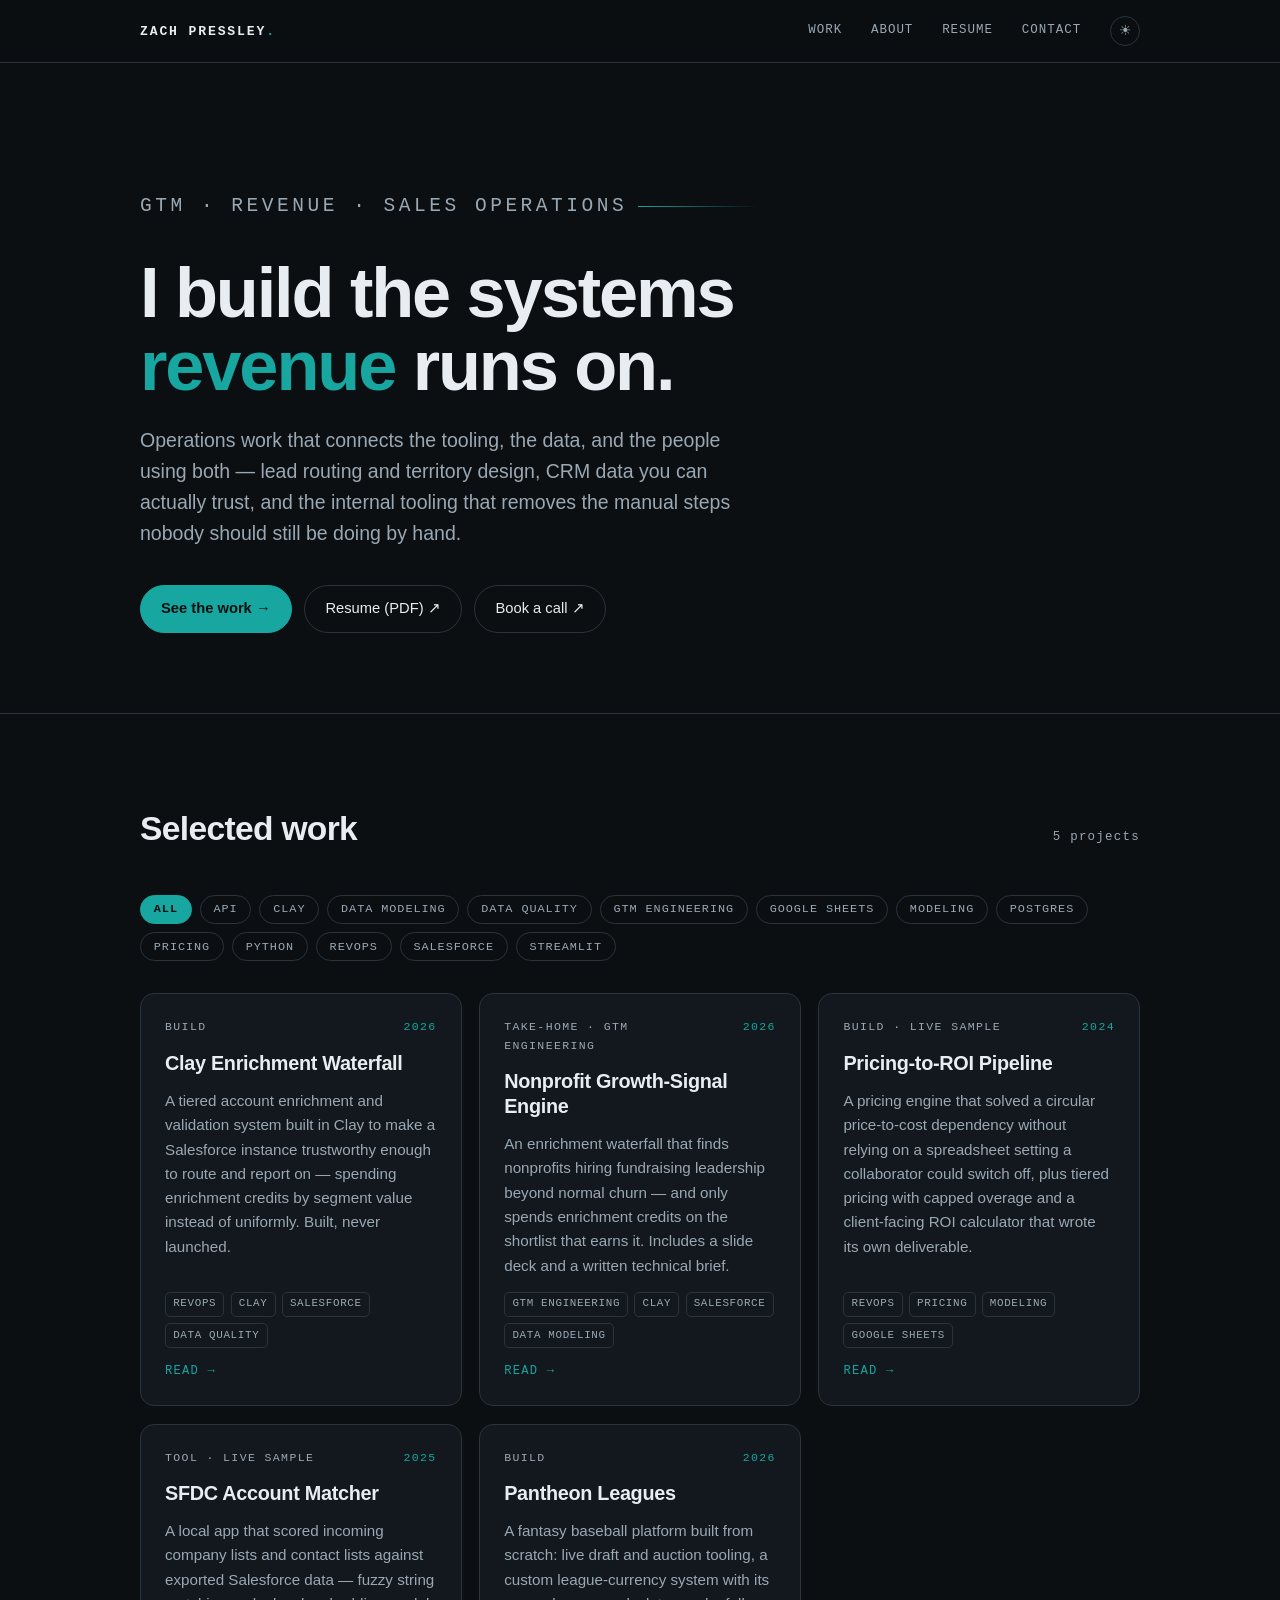
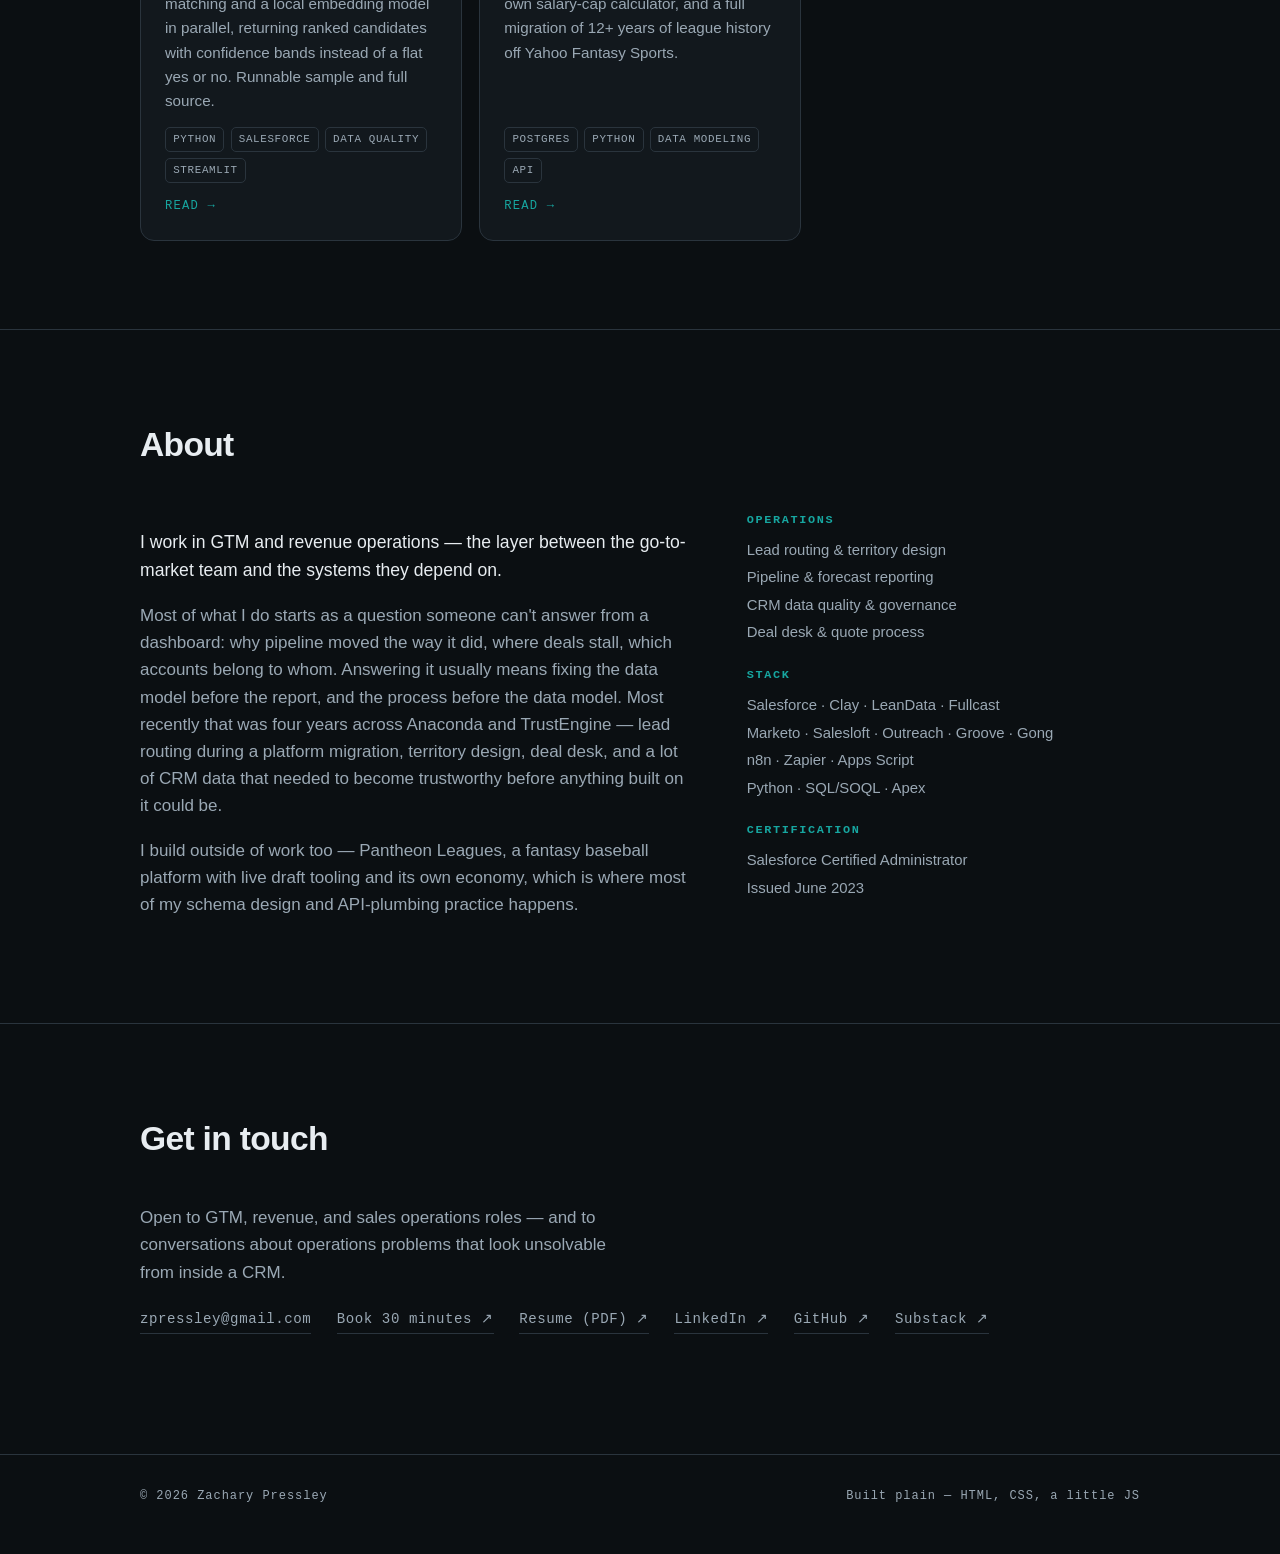
==== commit 4bb2a25f: "Add account matcher and pricing projects, source, and browser demos" ====
--- a/index.html
+++ b/index.html
@@ -97,6 +97,35 @@
         <div class="card__go">Read →</div>
       </a>
 
+      <a class="card" href="projects/pricing-roi-pipeline.html">
+        <div class="card__meta"><span>Build &middot; Live sample</span><span class="year">2024</span></div>
+        <h3>Pricing-to-ROI Pipeline</h3>
+        <p>
+          A pricing engine that solved a circular price-to-cost dependency without relying on a
+          spreadsheet setting a collaborator could switch off, plus tiered pricing with capped
+          overage and a client-facing ROI calculator that wrote its own deliverable.
+        </p>
+        <div class="tags">
+          <span class="tag">RevOps</span><span class="tag">Pricing</span><span class="tag">Modeling</span><span class="tag">Google Sheets</span>
+        </div>
+        <div class="card__go">Read →</div>
+      </a>
+
+      <a class="card" href="projects/sfdc-account-matcher.html">
+        <div class="card__meta"><span>Tool &middot; Live sample</span><span class="year">2025</span></div>
+        <h3>SFDC Account Matcher</h3>
+        <p>
+          A local app that scored incoming company lists and contact lists against exported
+          Salesforce data — fuzzy string matching and a local embedding model in parallel,
+          returning ranked candidates with confidence bands instead of a flat yes or no.
+          Runnable sample and full source.
+        </p>
+        <div class="tags">
+          <span class="tag">Python</span><span class="tag">Salesforce</span><span class="tag">Data Quality</span><span class="tag">Streamlit</span>
+        </div>
+        <div class="card__go">Read →</div>
+      </a>
+
       <a class="card" href="projects/pantheon-leagues.html">
         <div class="card__meta"><span>Build</span><span class="year">2026</span></div>
         <h3>Pantheon Leagues</h3>
@@ -106,7 +135,7 @@
           years of league history off Yahoo Fantasy Sports.
         </p>
         <div class="tags">
-          <span class="tag">Postgres</span><span class="tag">Python</span><span class="tag">Data Modeling</span><span class="tag">APIs</span>
+          <span class="tag">Postgres</span><span class="tag">Python</span><span class="tag">Data Modeling</span><span class="tag">API</span>
         </div>
         <div class="card__go">Read →</div>
       </a>
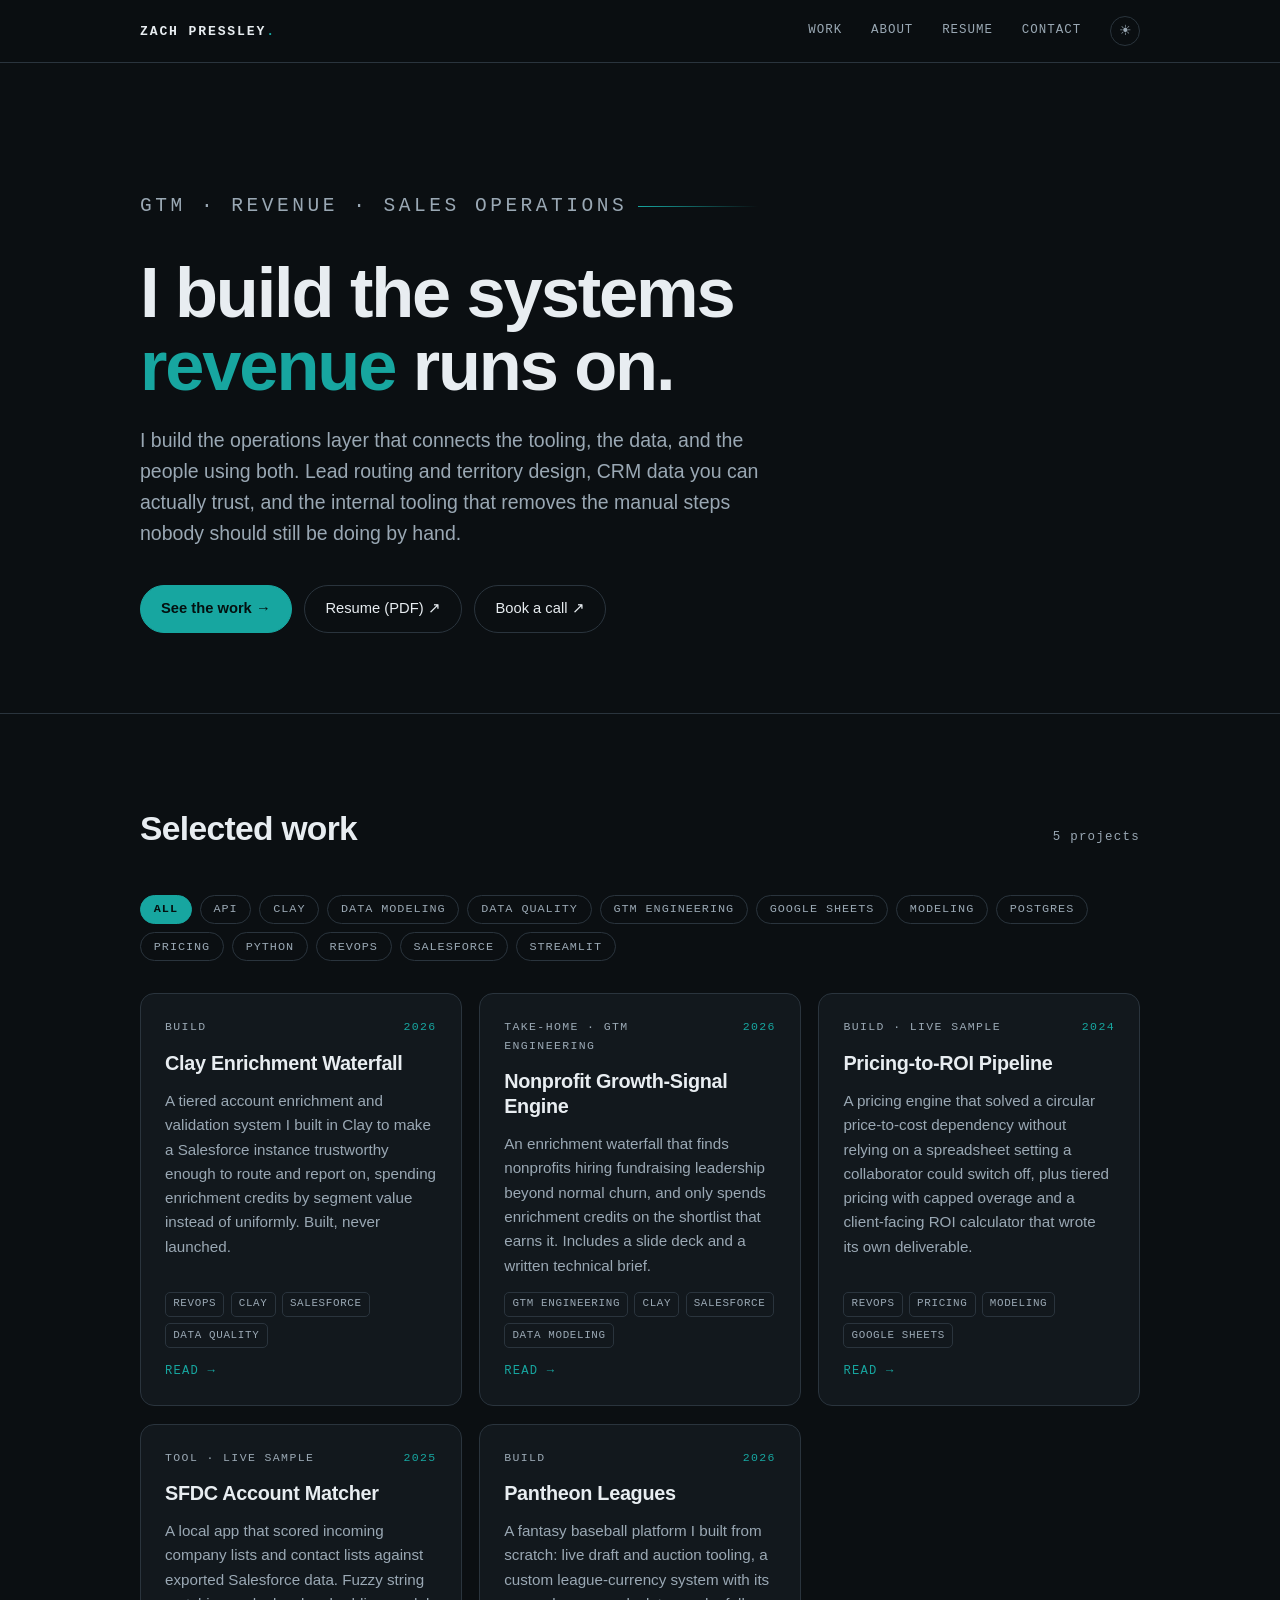
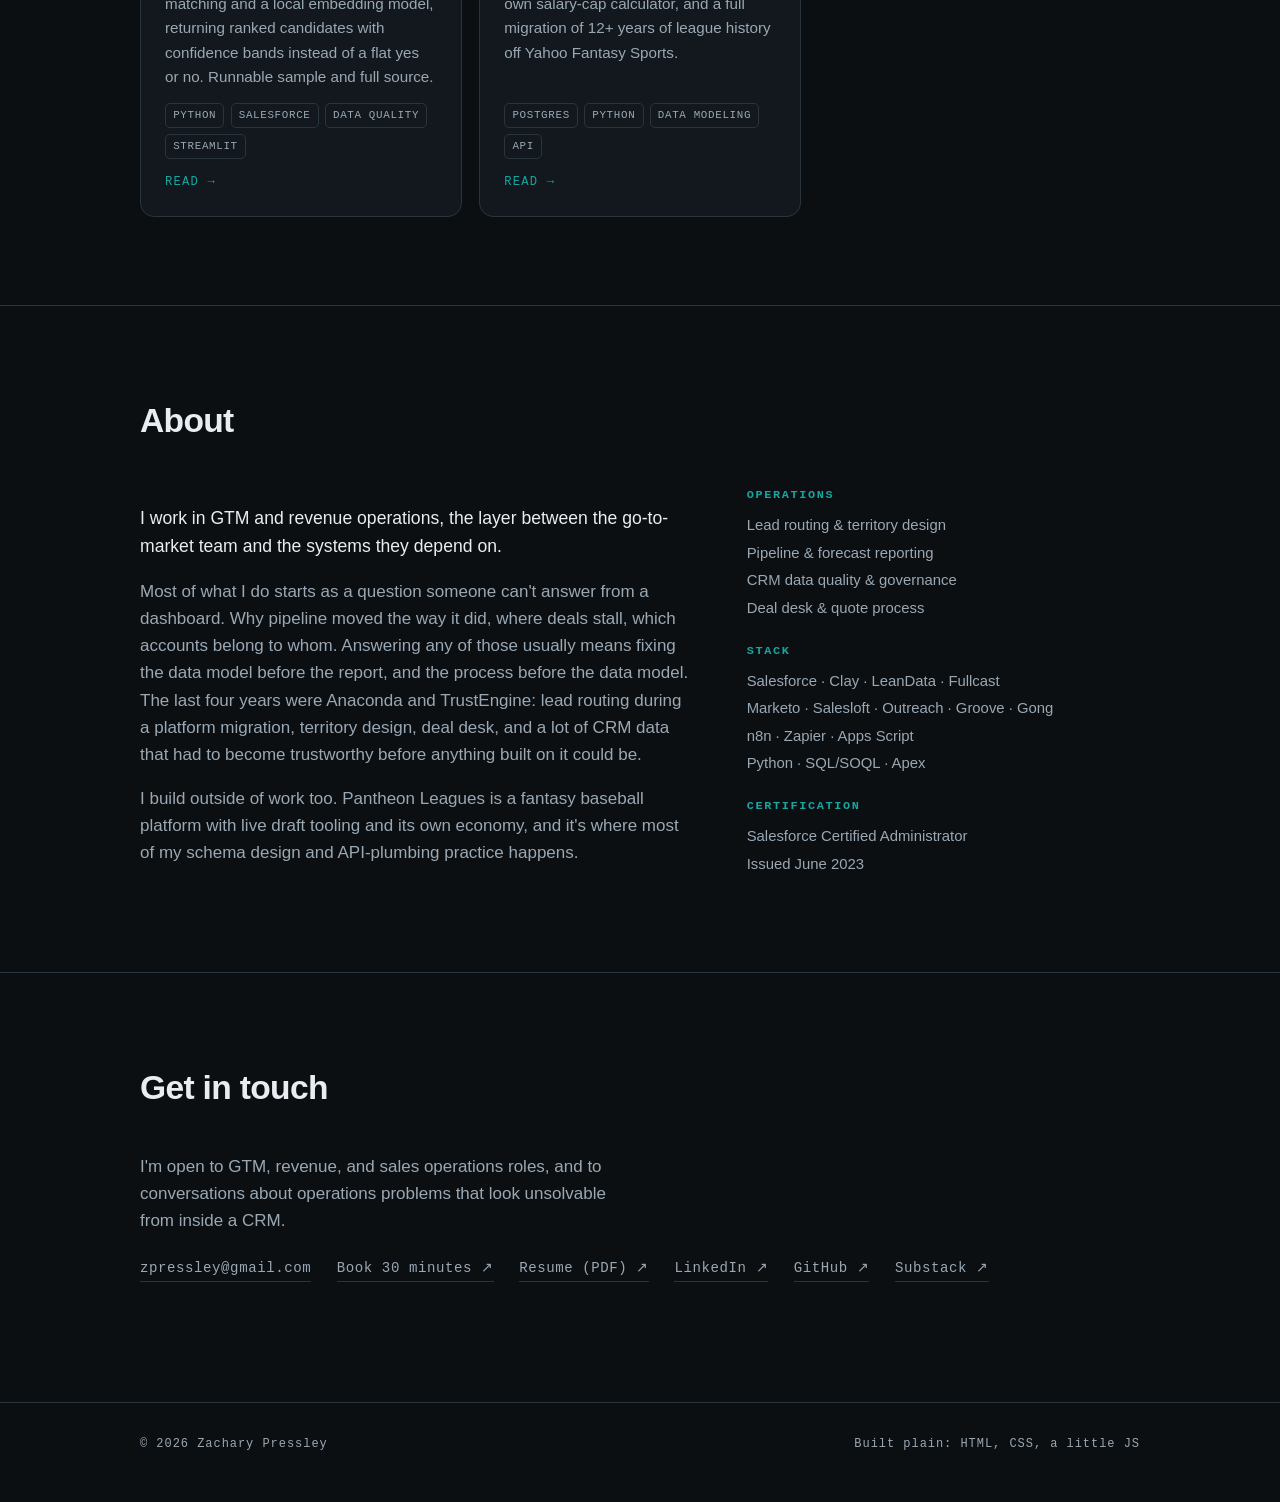
==== commit 23f7a943: "Add Clay screenshot; voice pass across the site" ====
--- a/index.html
+++ b/index.html
@@ -3,22 +3,22 @@
 <head>
 <meta charset="utf-8">
 <meta name="viewport" content="width=device-width, initial-scale=1">
-<title>Zachary Pressley — GTM &amp; Revenue Operations</title>
-<meta name="description" content="Portfolio of Zachary Pressley — GTM, revenue, and sales operations: lead routing, territory design, CRM data quality, and the internal tooling that removes the manual steps.">
+<title>Zachary Pressley | GTM &amp; Revenue Operations</title>
+<meta name="description" content="Portfolio of Zachary Pressley. GTM, revenue, and sales operations: lead routing, territory design, CRM data quality, and the internal tooling that removes the manual steps.">
 <meta name="color-scheme" content="dark light">
 <link rel="canonical" href="https://zpressley.github.io/">
 
 <meta property="og:type" content="website">
 <meta property="og:site_name" content="Zachary Pressley">
 <meta property="og:url" content="https://zpressley.github.io/">
-<meta property="og:title" content="Zachary Pressley — GTM &amp; Revenue Operations">
+<meta property="og:title" content="Zachary Pressley | GTM &amp; Revenue Operations">
 <meta property="og:description" content="I build the systems revenue runs on. Lead routing, territory design, CRM data quality, and the internal tooling that removes the manual steps.">
 <meta property="og:image" content="https://zpressley.github.io/assets/img/og-image.png">
 <meta property="og:image:width" content="1200">
 <meta property="og:image:height" content="630">
-<meta property="og:image:alt" content="Zachary Pressley — I build the systems revenue runs on.">
+<meta property="og:image:alt" content="Zachary Pressley. I build the systems revenue runs on.">
 <meta name="twitter:card" content="summary_large_image">
-<meta name="twitter:title" content="Zachary Pressley — GTM &amp; Revenue Operations">
+<meta name="twitter:title" content="Zachary Pressley | GTM &amp; Revenue Operations">
 <meta name="twitter:description" content="I build the systems revenue runs on.">
 <meta name="twitter:image" content="https://zpressley.github.io/assets/img/og-image.png">
 
@@ -45,9 +45,9 @@
     <p class="eyebrow">GTM &middot; Revenue &middot; Sales Operations</p>
     <h1>I build the systems <em>revenue</em> runs on.</h1>
     <p>
-      Operations work that connects the tooling, the data, and the people using both — lead
-      routing and territory design, CRM data you can actually trust, and the internal tooling
-      that removes the manual steps nobody should still be doing by hand.
+      I build the operations layer that connects the tooling, the data, and the people using
+      both. Lead routing and territory design, CRM data you can actually trust, and the internal
+      tooling that removes the manual steps nobody should still be doing by hand.
     </p>
     <div class="cta-row">
       <a class="btn btn--primary" href="#work">See the work →</a>
@@ -73,8 +73,8 @@
         <div class="card__meta"><span>Build</span><span class="year">2026</span></div>
         <h3>Clay Enrichment Waterfall</h3>
         <p>
-          A tiered account enrichment and validation system built in Clay to make a Salesforce
-          instance trustworthy enough to route and report on — spending enrichment credits by
+          A tiered account enrichment and validation system I built in Clay to make a Salesforce
+          instance trustworthy enough to route and report on, spending enrichment credits by
           segment value instead of uniformly. Built, never launched.
         </p>
         <div class="tags">
@@ -88,7 +88,7 @@
         <h3>Nonprofit Growth-Signal Engine</h3>
         <p>
           An enrichment waterfall that finds nonprofits hiring fundraising leadership beyond
-          normal churn — and only spends enrichment credits on the shortlist that earns it.
+          normal churn, and only spends enrichment credits on the shortlist that earns it.
           Includes a slide deck and a written technical brief.
         </p>
         <div class="tags">
@@ -116,9 +116,9 @@
         <h3>SFDC Account Matcher</h3>
         <p>
           A local app that scored incoming company lists and contact lists against exported
-          Salesforce data — fuzzy string matching and a local embedding model in parallel,
-          returning ranked candidates with confidence bands instead of a flat yes or no.
-          Runnable sample and full source.
+          Salesforce data. Fuzzy string matching and a local embedding model, returning ranked
+          candidates with confidence bands instead of a flat yes or no. Runnable sample and full
+          source.
         </p>
         <div class="tags">
           <span class="tag">Python</span><span class="tag">Salesforce</span><span class="tag">Data Quality</span><span class="tag">Streamlit</span>
@@ -130,9 +130,9 @@
         <div class="card__meta"><span>Build</span><span class="year">2026</span></div>
         <h3>Pantheon Leagues</h3>
         <p>
-          A fantasy baseball platform built from scratch: live draft and auction tooling, a custom
-          league-currency system with its own salary-cap calculator, and a full migration of 12+
-          years of league history off Yahoo Fantasy Sports.
+          A fantasy baseball platform I built from scratch: live draft and auction tooling, a
+          custom league-currency system with its own salary-cap calculator, and a full migration
+          of 12+ years of league history off Yahoo Fantasy Sports.
         </p>
         <div class="tags">
           <span class="tag">Postgres</span><span class="tag">Python</span><span class="tag">Data Modeling</span><span class="tag">API</span>
@@ -150,21 +150,20 @@
     <div class="about">
       <div>
         <p>
-          I work in GTM and revenue operations — the layer between the go-to-market team and the
+          I work in GTM and revenue operations, the layer between the go-to-market team and the
           systems they depend on.
         </p>
         <p>
-          Most of what I do starts as a question someone can't answer from a dashboard: why
+          Most of what I do starts as a question someone can't answer from a dashboard. Why
           pipeline moved the way it did, where deals stall, which accounts belong to whom.
-          Answering it usually means fixing the data model before the report, and the process
-          before the data model. Most recently that was four years across Anaconda and
-          TrustEngine — lead routing during a platform migration, territory design, deal desk,
-          and a lot of CRM data that needed to become trustworthy before anything built on it
-          could be.
-        </p>
-        <p>
-          I build outside of work too — Pantheon Leagues, a fantasy baseball platform with live
-          draft tooling and its own economy, which is where most of my schema design and
+          Answering any of those usually means fixing the data model before the report, and the
+          process before the data model. The last four years were Anaconda and TrustEngine: lead
+          routing during a platform migration, territory design, deal desk, and a lot of CRM data
+          that had to become trustworthy before anything built on it could be.
+        </p>
+        <p>
+          I build outside of work too. Pantheon Leagues is a fantasy baseball platform with live
+          draft tooling and its own economy, and it's where most of my schema design and
           API-plumbing practice happens.
         </p>
       </div>
@@ -205,8 +204,8 @@
   <div class="wrap">
     <div class="section__head"><h2>Get in touch</h2></div>
     <p style="max-width:52ch;color:var(--text-dim);margin:0">
-      Open to GTM, revenue, and sales operations roles — and to conversations about operations
-      problems that look unsolvable from inside a CRM.
+      I'm open to GTM, revenue, and sales operations roles, and to conversations about
+      operations problems that look unsolvable from inside a CRM.
     </p>
     <div class="contact-row">
       <a href="mailto:zpressley@gmail.com">zpressley@gmail.com</a>
@@ -222,7 +221,7 @@
 <footer class="footer">
   <div class="wrap footer__inner">
     <span>© <span id="year">2026</span> Zachary Pressley</span>
-    <span>Built plain — HTML, CSS, a little JS</span>
+    <span>Built plain: HTML, CSS, a little JS</span>
   </div>
 </footer>
 
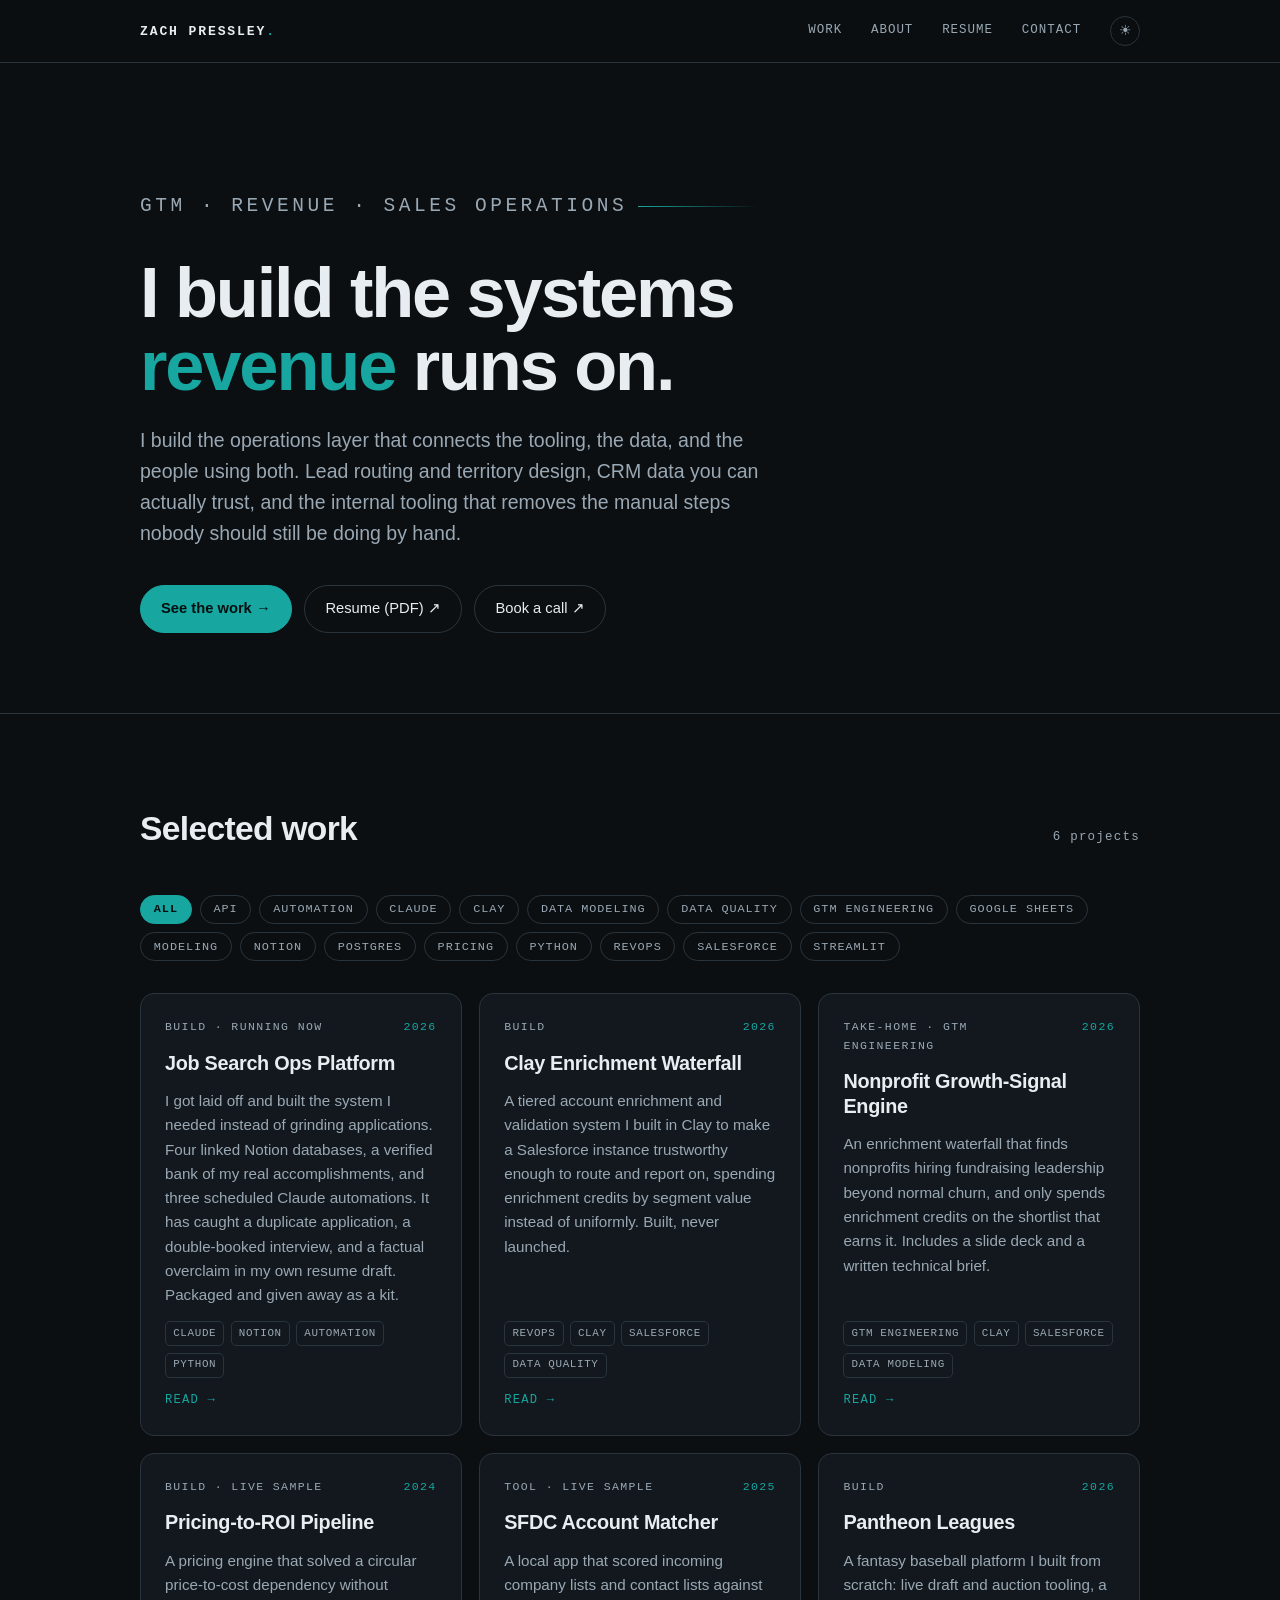
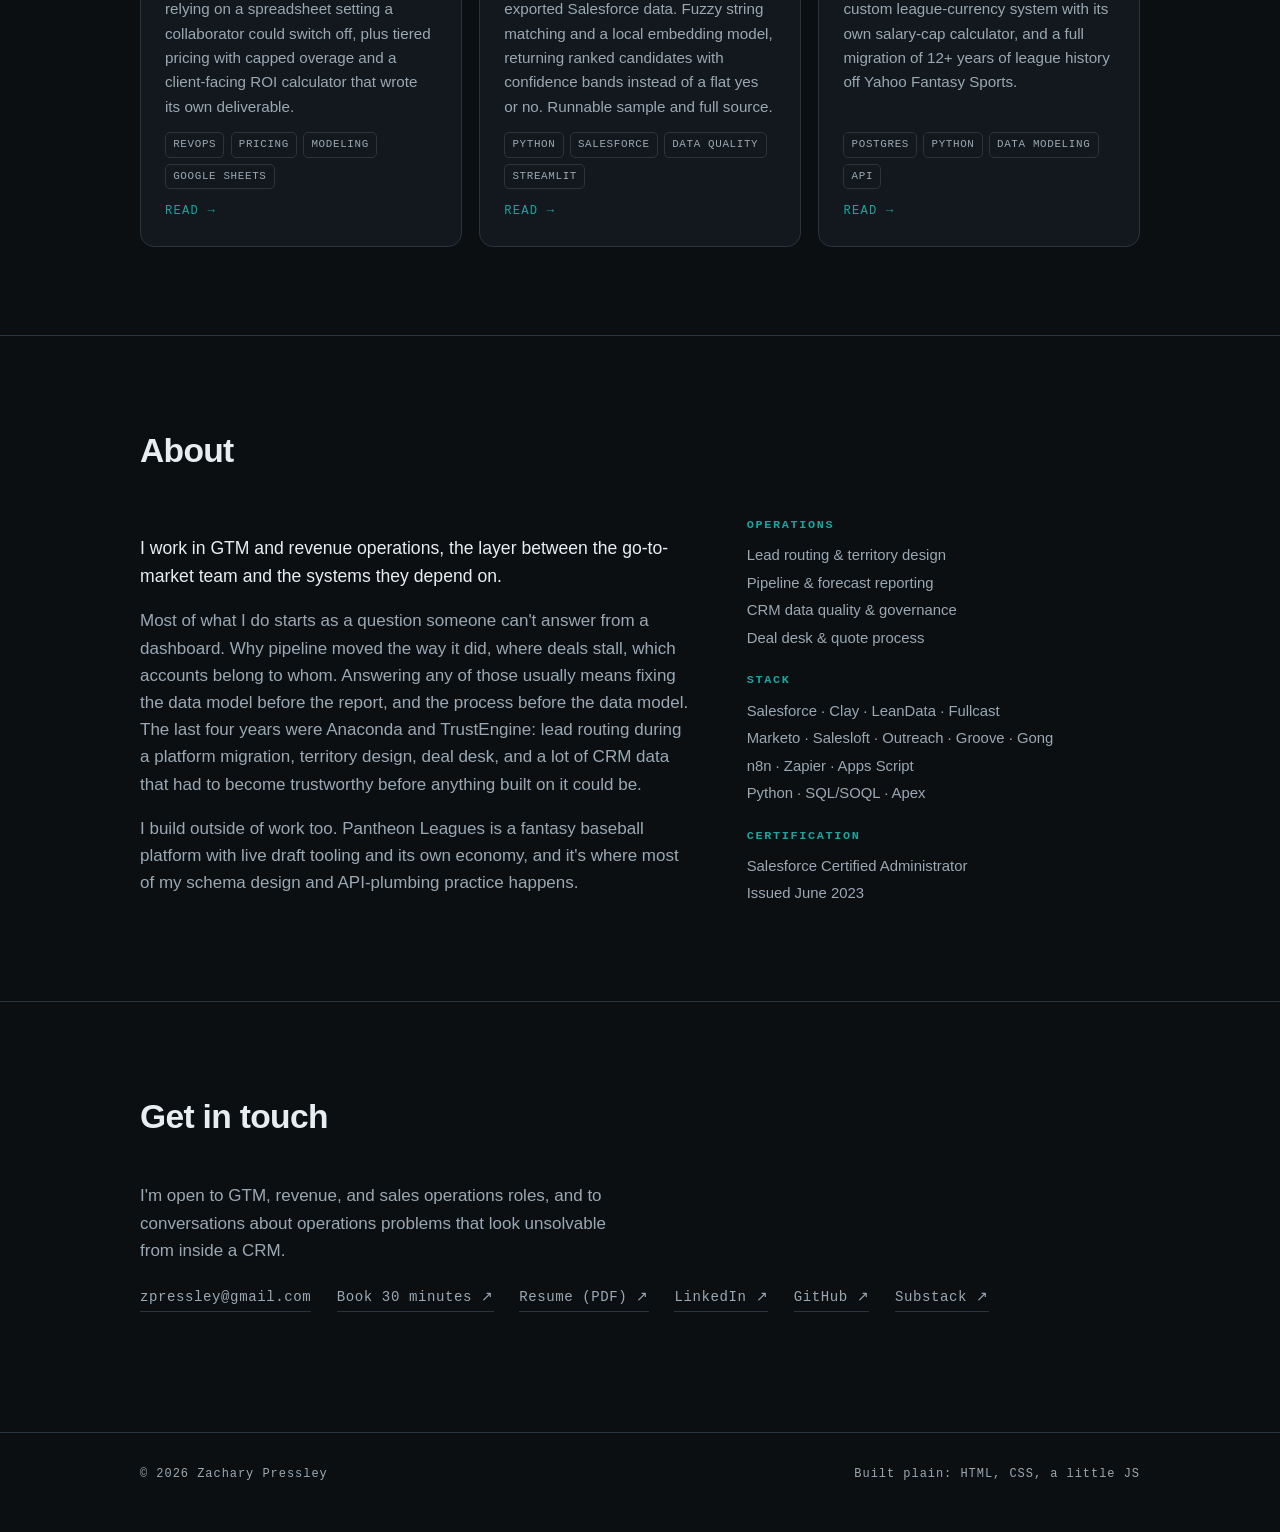
==== commit ead82348: "Add job search ops project and kit; Clay screenshot; voice pass" ====
--- a/index.html
+++ b/index.html
@@ -69,6 +69,21 @@
          previews can read them. To add a project, copy one block. -->
     <div class="grid" id="project-grid">
 
+      <a class="card" href="projects/job-search-ops.html">
+        <div class="card__meta"><span>Build &middot; Running now</span><span class="year">2026</span></div>
+        <h3>Job Search Ops Platform</h3>
+        <p>
+          I got laid off and built the system I needed instead of grinding applications. Four
+          linked Notion databases, a verified bank of my real accomplishments, and three scheduled
+          Claude automations. It has caught a duplicate application, a double-booked interview,
+          and a factual overclaim in my own resume draft. Packaged and given away as a kit.
+        </p>
+        <div class="tags">
+          <span class="tag">Claude</span><span class="tag">Notion</span><span class="tag">Automation</span><span class="tag">Python</span>
+        </div>
+        <div class="card__go">Read →</div>
+      </a>
+
       <a class="card" href="projects/clay-enrichment-waterfall.html">
         <div class="card__meta"><span>Build</span><span class="year">2026</span></div>
         <h3>Clay Enrichment Waterfall</h3>
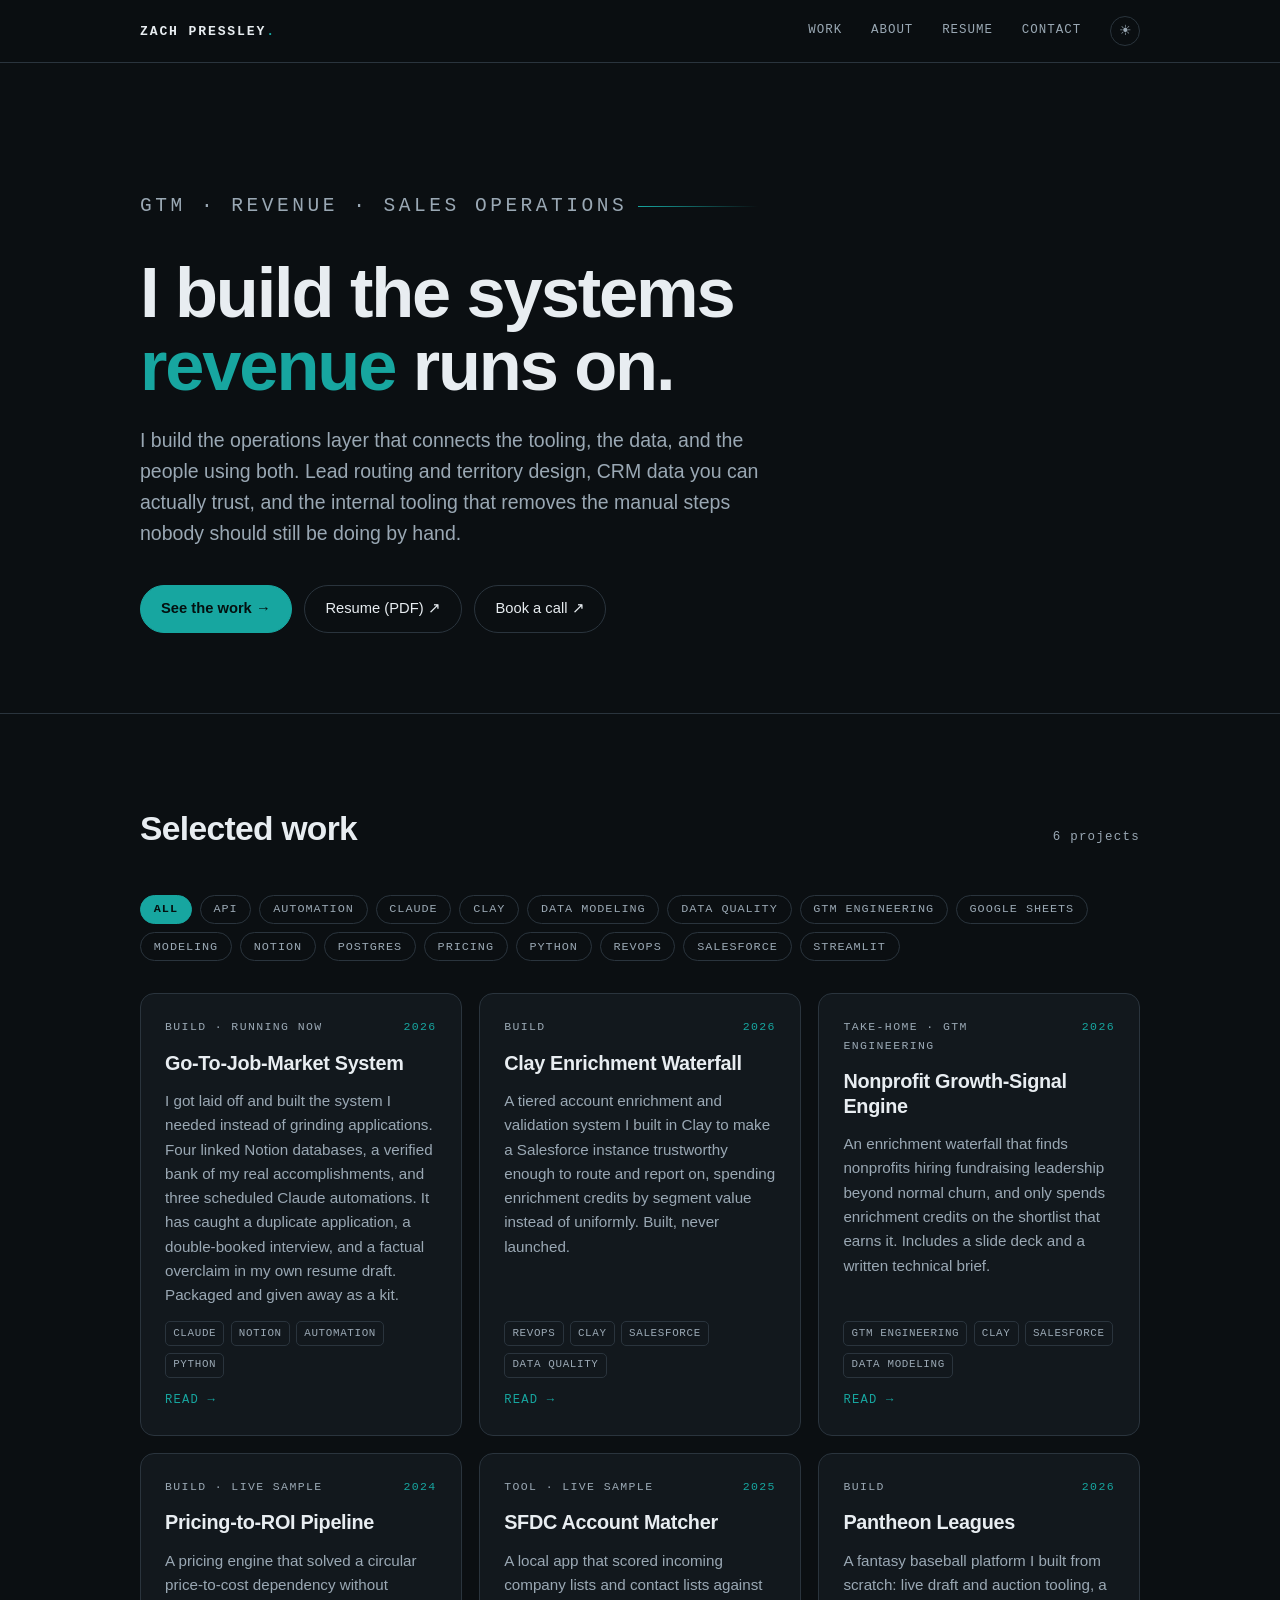
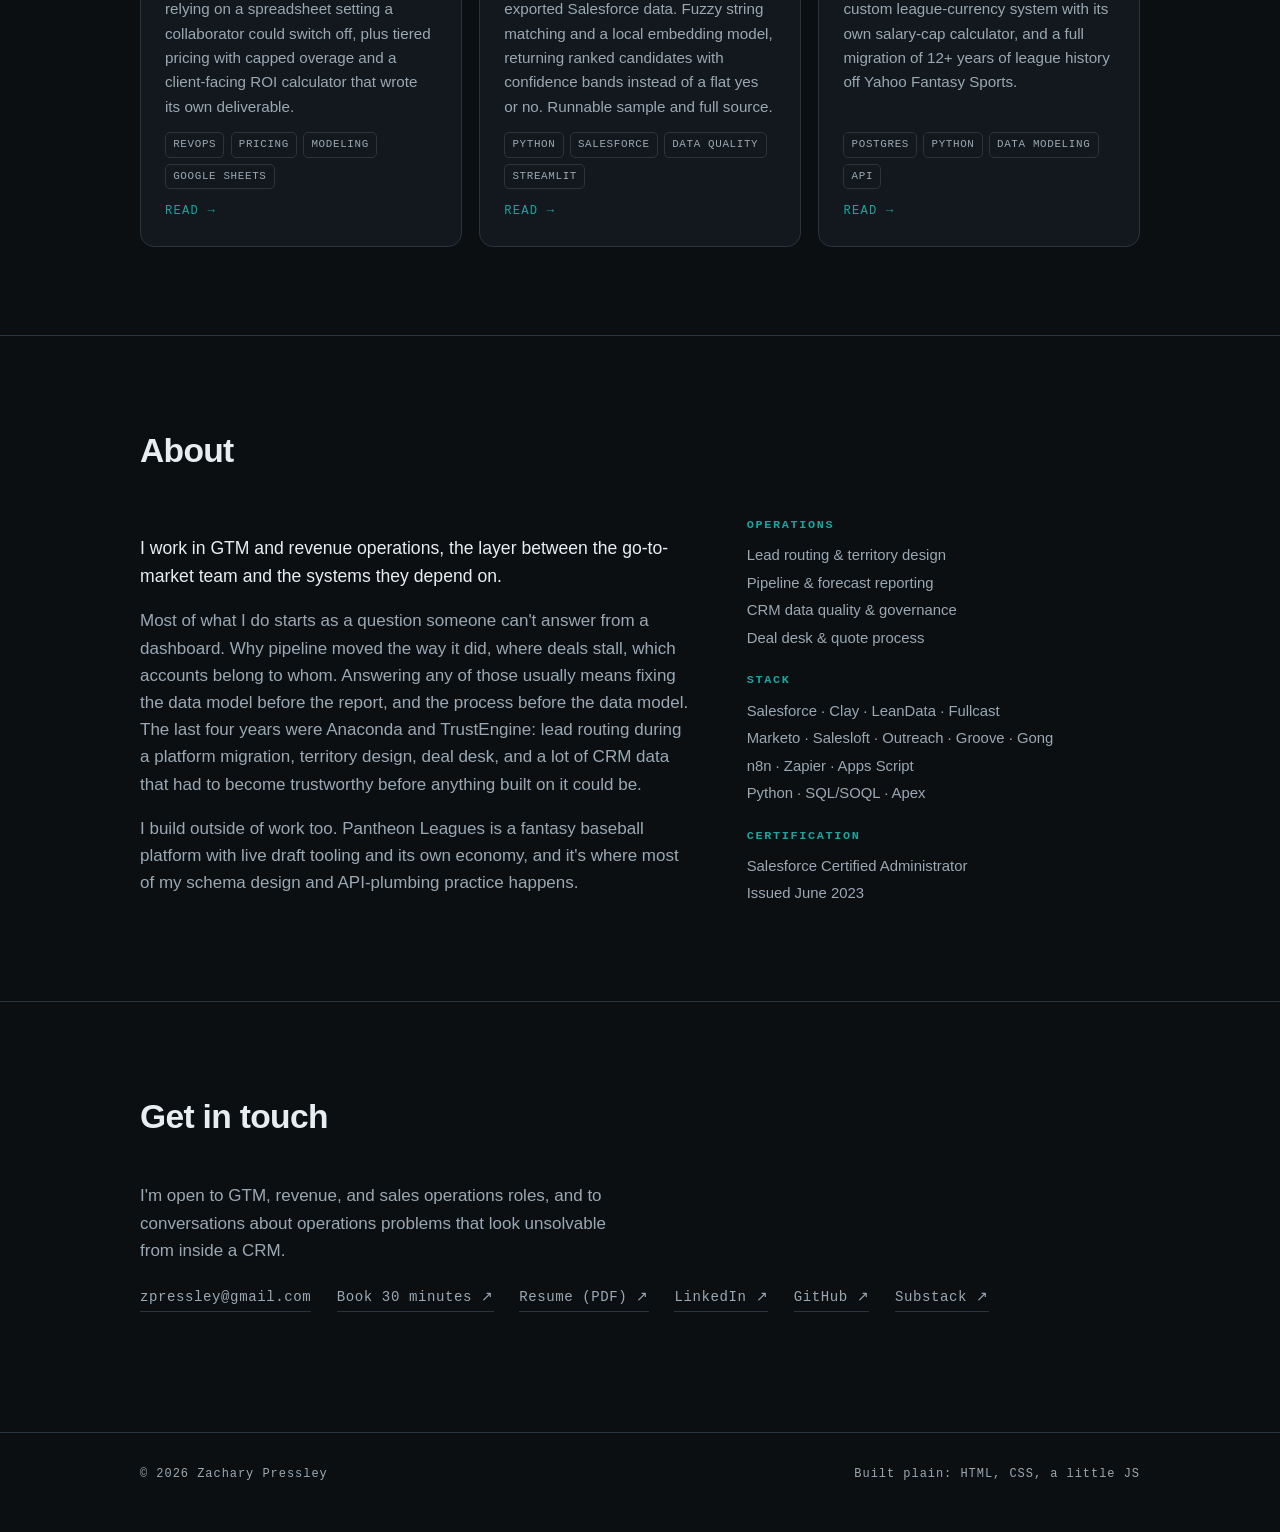
==== commit b75e627b: "Add Go-To-Job-Market System and kit, Clay screenshot, site-wide voice pass" ====
--- a/index.html
+++ b/index.html
@@ -71,7 +71,7 @@
 
       <a class="card" href="projects/job-search-ops.html">
         <div class="card__meta"><span>Build &middot; Running now</span><span class="year">2026</span></div>
-        <h3>Job Search Ops Platform</h3>
+        <h3>Go-To-Job-Market System</h3>
         <p>
           I got laid off and built the system I needed instead of grinding applications. Four
           linked Notion databases, a verified bank of my real accomplishments, and three scheduled
